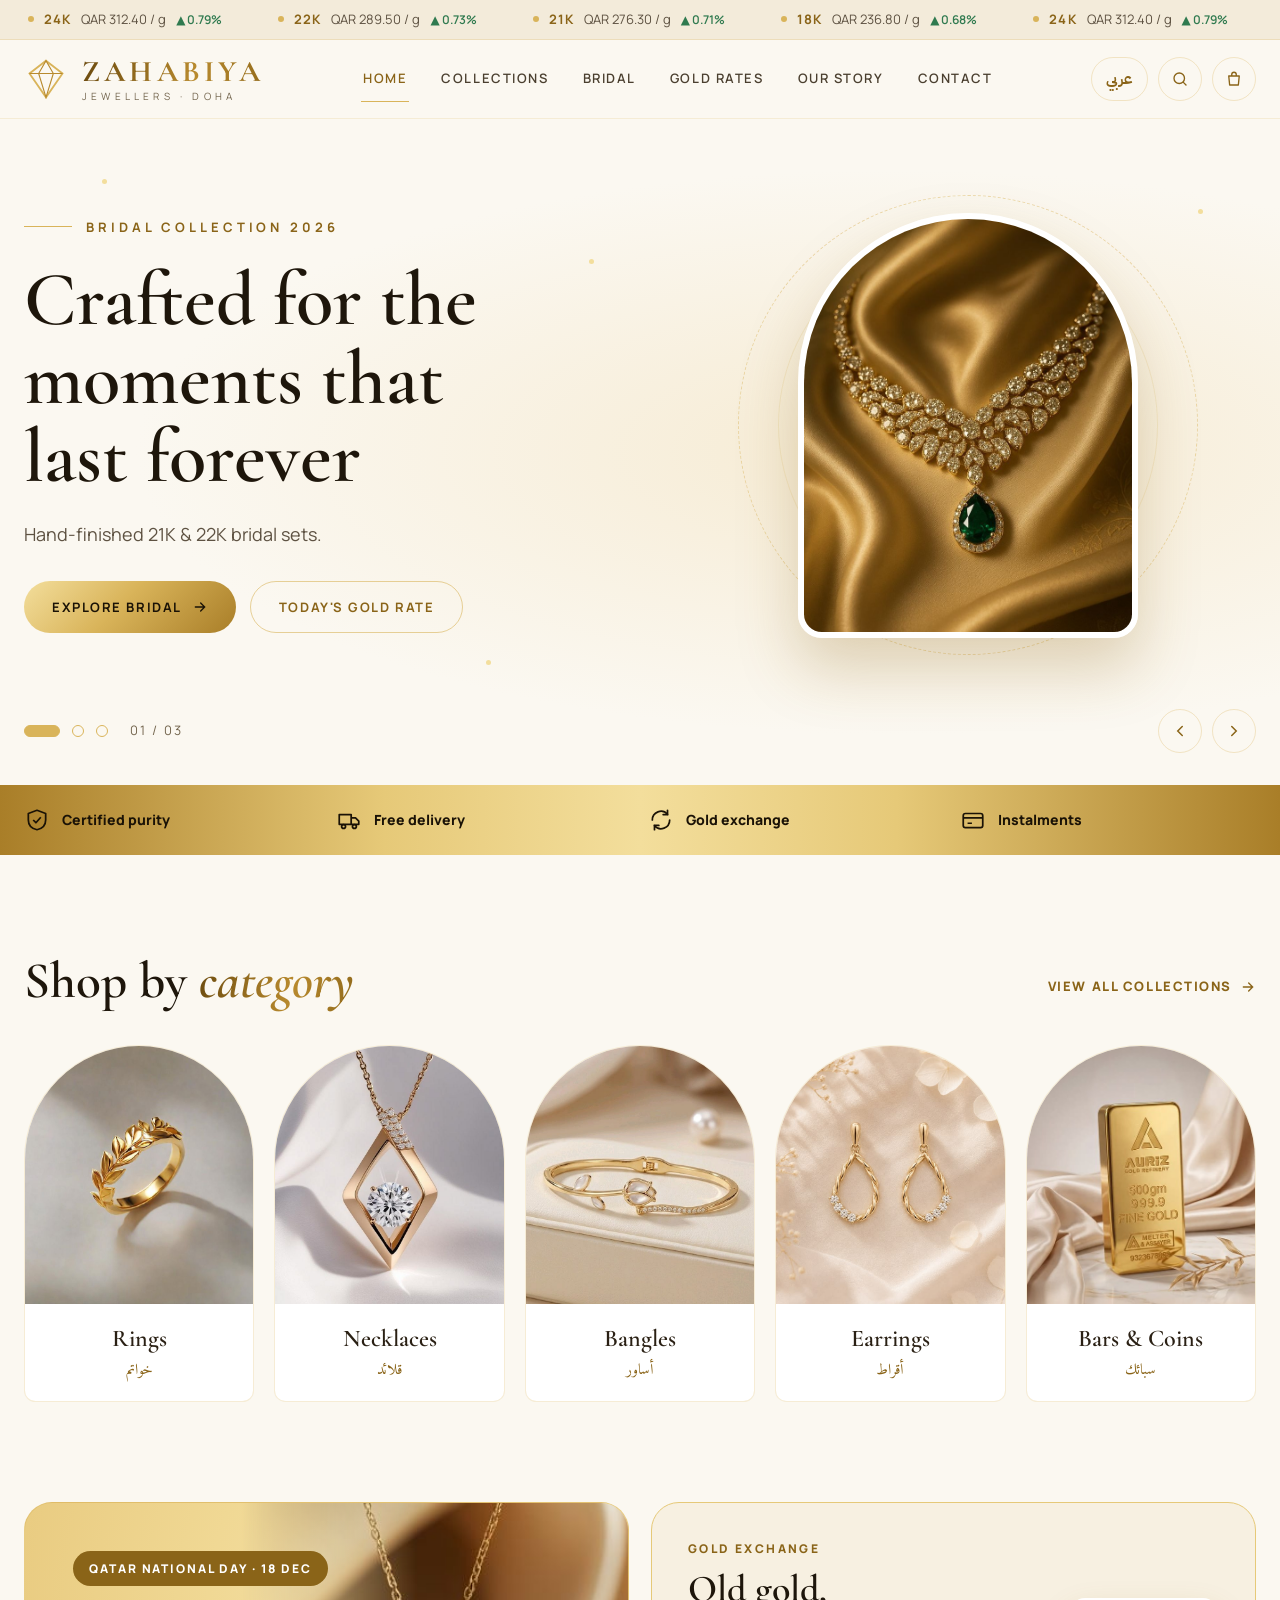
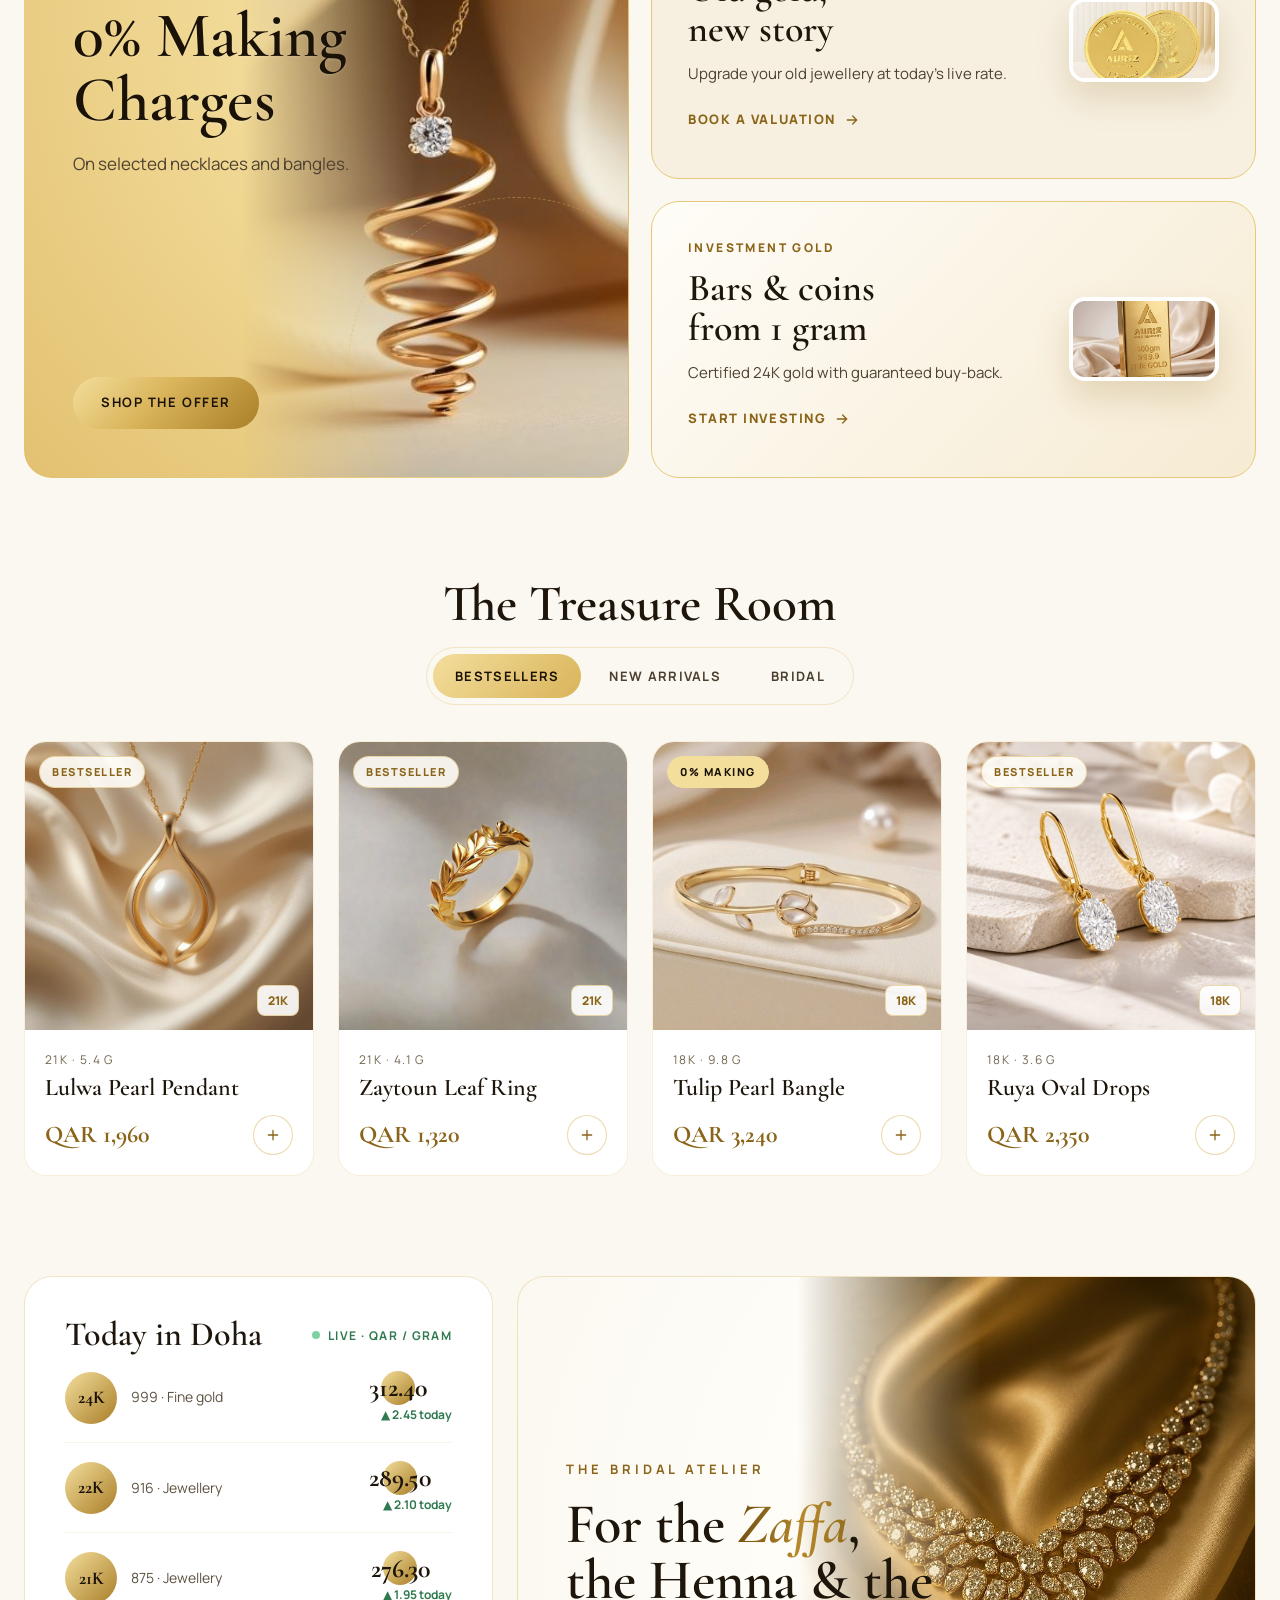
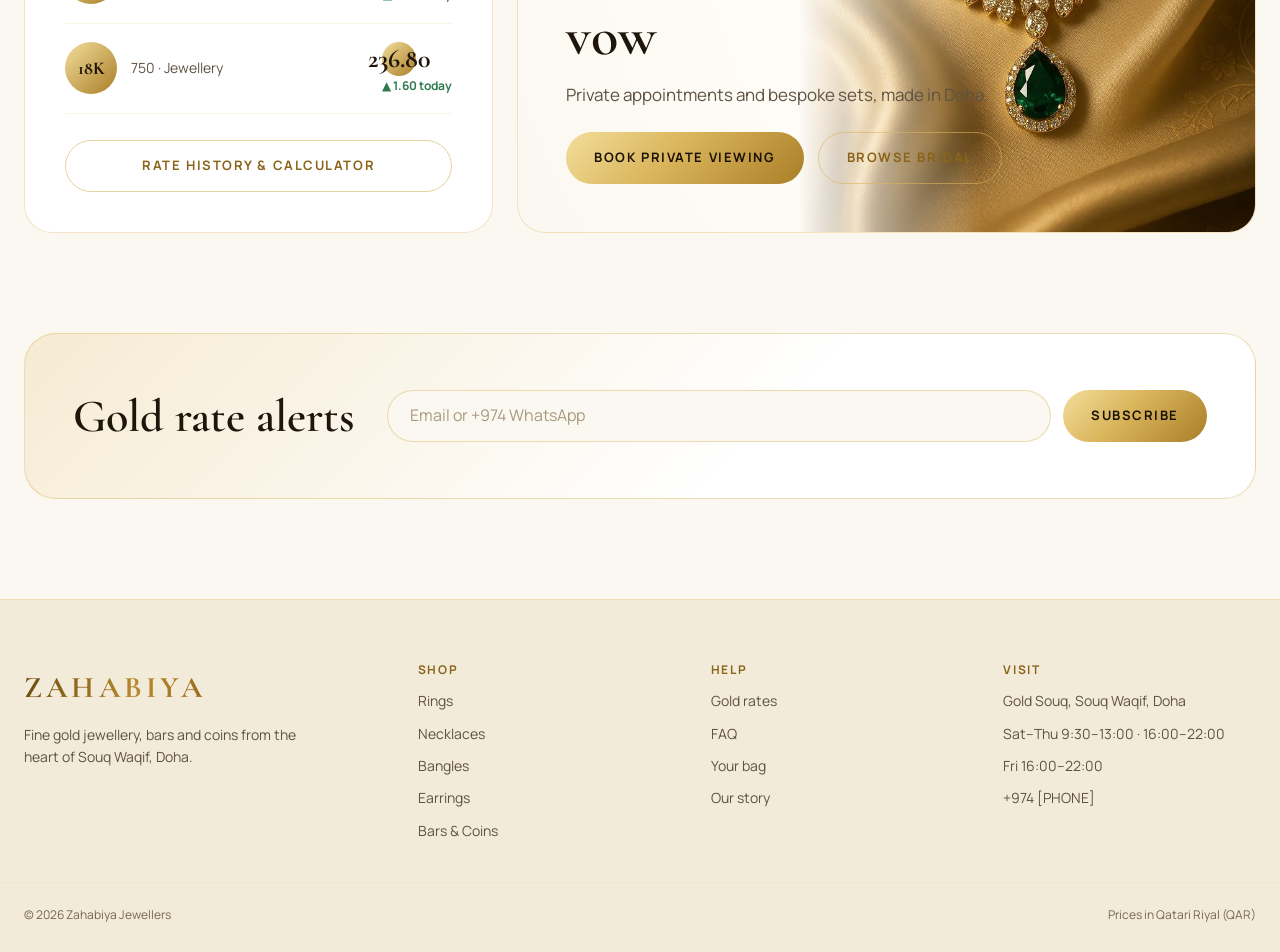
==== index.html @ 90f93852 "Add Zahabiya Jewellers gold shop website Static e-commerce front-end for a gold jewellery shop in Do" ====
<!doctype html>
<html lang="en">
<head>
  <meta charset="utf-8">
  <meta name="viewport" content="width=device-width, initial-scale=1">
  <script>/* set language & direction before first paint */try{var l=new URLSearchParams(location.search).get('lang')||localStorage.getItem('zahabiya-lang');if(l==='ar'){document.documentElement.lang='ar';document.documentElement.dir='rtl'}}catch(e){}</script>
  <title>Zahabiya Jewellers — Fine Gold in Doha, Qatar</title>
  <meta name="description" content="Fine gold jewellery, bridal sets, bars and coins from Souq Waqif, Doha. Prices follow the live Qatar gold rate.">
  <link rel="icon" href="images/favicon.svg" type="image/svg+xml">
  <link rel="preconnect" href="https://fonts.googleapis.com">
  <link rel="preconnect" href="https://fonts.gstatic.com" crossorigin>
  <link href="https://fonts.googleapis.com/css2?family=Amiri:wght@400;700&family=Cormorant+Garamond:ital,wght@0,500;0,600;0,700;1,500&family=Manrope:wght@400;500;600;700;800&family=IBM+Plex+Sans+Arabic:wght@400;500;600;700&display=swap" rel="stylesheet">
  <link rel="stylesheet" href="css/styles.css">
</head>
<body>

<div class="ticker" aria-label="Today's gold rates">
  <div class="ticker-track" data-ticker></div>
</div>

<header class="site-header">
  <div class="container header-inner">
    <a class="logo" href="index.html" aria-label="Zahabiya Jewellers — home">
      <svg class="logo-mark" viewBox="0 0 48 48" fill="none" aria-hidden="true"><path d="M24 4 L42 18 L24 44 L6 18 Z" stroke="#D9B45A" stroke-width="2"/><path d="M6 18 H42 M16 18 L24 44 L32 18 M16 18 L24 4 L32 18" stroke="#B88A2E" stroke-width="1.2"/></svg>
      <span class="logo-text"><span class="logo-word shine">ZAHABIYA</span><span class="logo-sub">Jewellers · Doha</span></span>
    </a>
    <nav class="main-nav" aria-label="Main">
      <a href="index.html" aria-current="page">Home</a>
      <a href="shop.html">Collections</a>
      <a href="shop.html?tag=bridal">Bridal</a>
      <a href="gold-rates.html">Gold Rates</a>
      <a href="about.html">Our Story</a>
      <a href="contact.html">Contact</a>
    </nav>
    <div class="header-actions">
      <button class="lang-btn" type="button" data-lang-toggle lang="ar">عربي</button>
      <a class="icon-btn" href="shop.html#search" aria-label="Search the collection"><svg width="18" height="18" viewBox="0 0 24 24" fill="none" stroke="currentColor" stroke-width="1.8" stroke-linecap="round" aria-hidden="true"><circle cx="11" cy="11" r="7"/><path d="M20 20l-3.5-3.5"/></svg></a>
      <a class="icon-btn" href="cart.html" aria-label="Shopping bag"><svg width="18" height="18" viewBox="0 0 24 24" fill="none" stroke="currentColor" stroke-width="1.8" stroke-linejoin="round" aria-hidden="true"><path d="M5 8h14l-1.2 12H6.2z"/><path d="M9 8V6a3 3 0 0 1 6 0v2"/></svg><span class="cart-count" data-cart-count hidden>0</span></a>
    </div>
  </div>
</header>

<main>
  <!-- Hero carousel -->
  <section class="hero" aria-roledescription="carousel" aria-label="Featured collections" data-carousel>
    <span class="sparkle" style="top:60px;left:8%"></span>
    <span class="sparkle" style="top:140px;left:46%;animation-delay:.8s"></span>
    <span class="sparkle" style="bottom:120px;left:38%;animation-delay:1.4s"></span>
    <span class="sparkle" style="top:90px;right:6%;animation-delay:2s"></span>

    <div class="hero-slide is-active" role="group" aria-roledescription="slide" aria-label="1 of 3">
      <div class="container hero-inner">
        <div class="hero-copy">
          <span class="eyebrow eyebrow--line">Bridal Collection 2026</span>
          <h1 class="hero-title" data-i18n="home.slide1">Crafted for the<br>moments that<br>last forever</h1>
          <p class="hero-sub">Hand-finished 21K &amp; 22K bridal sets.</p>
          <div class="hero-actions">
            <a class="btn btn-gold" href="shop.html?tag=bridal">Explore Bridal <svg class="i-arrow" width="16" height="16" viewBox="0 0 24 24" fill="none" stroke="currentColor" stroke-width="2" stroke-linecap="round" aria-hidden="true"><path d="M5 12h14M13 6l6 6-6 6"/></svg></a>
            <a class="btn btn-ghost" href="gold-rates.html">Today's Gold Rate</a>
          </div>
        </div>
        <div class="hero-visual">
          <span class="orbit orbit--outer"></span><span class="orbit orbit--inner"></span><span class="glow"></span>
          <div class="hero-arch"><img src="images/al-arous-emerald-necklace.jpg" alt="Emerald and diamond bridal necklace on gold satin" width="736" height="1104"></div>
        </div>
      </div>
    </div>

    <div class="hero-slide" role="group" aria-roledescription="slide" aria-label="2 of 3">
      <div class="container hero-inner">
        <div class="hero-copy">
          <span class="eyebrow eyebrow--line">Everyday Luxe</span>
          <h2 class="hero-title" data-i18n="home.slide2">Gold that moves<br>with you</h2>
          <p class="hero-sub">Light 18K &amp; 21K pieces for every day.</p>
          <div class="hero-actions">
            <a class="btn btn-gold" href="shop.html">Shop Daily Wear <svg class="i-arrow" width="16" height="16" viewBox="0 0 24 24" fill="none" stroke="currentColor" stroke-width="2" stroke-linecap="round" aria-hidden="true"><path d="M5 12h14M13 6l6 6-6 6"/></svg></a>
            <a class="btn btn-ghost" href="gold-rates.html">Today's Gold Rate</a>
          </div>
        </div>
        <div class="hero-visual">
          <span class="orbit orbit--outer"></span><span class="orbit orbit--inner"></span><span class="glow"></span>
          <div class="hero-arch"><img src="images/tulip-pearl-bangle.jpg" alt="Gold tulip bangle with mother-of-pearl" width="704" height="1252" loading="lazy"></div>
        </div>
      </div>
    </div>

    <div class="hero-slide" role="group" aria-roledescription="slide" aria-label="3 of 3">
      <div class="container hero-inner">
        <div class="hero-copy">
          <span class="eyebrow eyebrow--line">Invest in Gold</span>
          <h2 class="hero-title" data-i18n="home.slide3">Bars &amp; coins,<br>999.9 fine</h2>
          <p class="hero-sub">Certified 24K gold with guaranteed buy-back.</p>
          <div class="hero-actions">
            <a class="btn btn-gold" href="shop.html?cat=bar">Shop Bars &amp; Coins <svg class="i-arrow" width="16" height="16" viewBox="0 0 24 24" fill="none" stroke="currentColor" stroke-width="2" stroke-linecap="round" aria-hidden="true"><path d="M5 12h14M13 6l6 6-6 6"/></svg></a>
            <a class="btn btn-ghost" href="gold-rates.html">Today's Gold Rate</a>
          </div>
        </div>
        <div class="hero-visual">
          <span class="orbit orbit--outer"></span><span class="orbit orbit--inner"></span><span class="glow"></span>
          <div class="hero-arch"><img src="images/gold-bar-500g.jpg" alt="500 g fine gold bar on cream satin" width="490" height="555" loading="lazy"></div>
        </div>
      </div>
    </div>

    <div class="container hero-controls">
      <div class="hero-dots">
        <button class="dot" type="button" aria-label="Show slide 1" aria-current="true"></button>
        <button class="dot" type="button" aria-label="Show slide 2"></button>
        <button class="dot" type="button" aria-label="Show slide 3"></button>
        <span class="hero-counter" data-counter>01 / 03</span>
      </div>
      <div class="hero-arrows">
        <button class="icon-btn" type="button" data-prev aria-label="Previous slide"><svg width="18" height="18" viewBox="0 0 24 24" fill="none" stroke="currentColor" stroke-width="2" stroke-linecap="round" aria-hidden="true"><path d="M15 6l-6 6 6 6"/></svg></button>
        <button class="icon-btn" type="button" data-next aria-label="Next slide"><svg width="18" height="18" viewBox="0 0 24 24" fill="none" stroke="currentColor" stroke-width="2" stroke-linecap="round" aria-hidden="true"><path d="M9 6l6 6-6 6"/></svg></button>
      </div>
    </div>
  </section>

  <!-- Trust strip -->
  <section class="trust" aria-label="Why shop with us">
    <div class="container trust-inner">
      <div class="trust-item"><svg width="26" height="26" viewBox="0 0 24 24" fill="none" stroke="currentColor" stroke-width="1.6" stroke-linejoin="round" aria-hidden="true"><path d="M12 3l8 3v6c0 5-3.5 8-8 9-4.5-1-8-4-8-9V6z"/><path d="M8.5 12l2.5 2.5 4.5-5"/></svg>Certified purity</div>
      <div class="trust-item"><svg width="26" height="26" viewBox="0 0 24 24" fill="none" stroke="currentColor" stroke-width="1.6" stroke-linejoin="round" aria-hidden="true"><path d="M3 7h11v9H3zM14 10h4l3 3v3h-7"/><circle cx="7" cy="18" r="1.8"/><circle cx="17" cy="18" r="1.8"/></svg>Free delivery</div>
      <div class="trust-item"><svg width="26" height="26" viewBox="0 0 24 24" fill="none" stroke="currentColor" stroke-width="1.6" stroke-linecap="round" aria-hidden="true"><path d="M4 12a8 8 0 0 1 14-5.3M20 12a8 8 0 0 1-14 5.3"/><path d="M18 3v4h-4M6 21v-4h4"/></svg>Gold exchange</div>
      <div class="trust-item"><svg width="26" height="26" viewBox="0 0 24 24" fill="none" stroke="currentColor" stroke-width="1.6" stroke-linejoin="round" aria-hidden="true"><rect x="3" y="6" width="18" height="13" rx="2"/><path d="M3 10h18M7 15h4"/></svg>Instalments</div>
    </div>
  </section>

  <!-- Categories -->
  <section class="section container reveal">
    <div class="section-head">
      <h2 class="section-title" data-i18n="home.catTitle">Shop by <span class="shine italic">category</span></h2>
      <a class="link-arrow" href="shop.html">View all collections <svg class="i-arrow" width="16" height="16" viewBox="0 0 24 24" fill="none" stroke="currentColor" stroke-width="2" stroke-linecap="round" aria-hidden="true"><path d="M5 12h14M13 6l6 6-6 6"/></svg></a>
    </div>
    <div class="cat-row">
      <a class="cat-card lift" href="shop.html?cat=ring"><div class="media"><img src="images/zaytoun-leaf-ring.jpg" alt="" loading="lazy"></div><div class="label"><div class="name">Rings</div><div class="name-ar" lang="ar">خواتم</div></div></a>
      <a class="cat-card lift" href="shop.html?cat=necklace"><div class="media"><img src="images/maas-kite-pendant.jpg" alt="" loading="lazy"></div><div class="label"><div class="name">Necklaces</div><div class="name-ar" lang="ar">قلائد</div></div></a>
      <a class="cat-card lift" href="shop.html?cat=bangle"><div class="media"><img src="images/tulip-pearl-bangle.jpg" alt="" loading="lazy"></div><div class="label"><div class="name">Bangles</div><div class="name-ar" lang="ar">أساور</div></div></a>
      <a class="cat-card lift" href="shop.html?cat=earring"><div class="media"><img src="images/jadila-twist-drops.jpg" alt="" loading="lazy"></div><div class="label"><div class="name">Earrings</div><div class="name-ar" lang="ar">أقراط</div></div></a>
      <a class="cat-card lift" href="shop.html?cat=bar"><div class="media"><img src="images/gold-bar-500g.jpg" alt="" loading="lazy"></div><div class="label"><div class="name">Bars &amp; Coins</div><div class="name-ar" lang="ar">سبائك</div></div></a>
    </div>
  </section>

  <!-- Offers -->
  <section class="section container reveal" aria-label="Offers">
    <div class="promo-grid">
      <div class="promo-feature">
        <img class="photo" src="images/lawlab-spiral-pendant.jpg" alt="" loading="lazy">
        <span class="orbit orbit--outer"></span>
        <div class="copy">
          <span class="promo-badge">QATAR NATIONAL DAY · 18 DEC</span>
          <h3 data-i18n="home.offerTitle">0% Making<br>Charges</h3>
          <p>On selected necklaces and bangles.</p>
        </div>
        <div class="actions">
          <a class="btn btn-gold" href="shop.html?offer=1">Shop the Offer</a>
        </div>
      </div>

      <div class="promo-card promo-card--ivory lift">
        <div class="copy">
          <span class="kicker">GOLD EXCHANGE</span>
          <h3 data-i18n="home.exchangeTitle">Old gold,<br>new story</h3>
          <p>Upgrade your old jewellery at today's live rate.</p>
          <a class="link-arrow" href="contact.html">Book a valuation <svg class="i-arrow" width="16" height="16" viewBox="0 0 24 24" fill="none" stroke="currentColor" stroke-width="2" stroke-linecap="round" aria-hidden="true"><path d="M5 12h14M13 6l6 6-6 6"/></svg></a>
        </div>
        <div class="thumb thumb--round"><img src="images/gold-coin-8g.jpg" alt="Fine gold coins" loading="lazy"></div>
      </div>

      <div class="promo-card promo-card--warm lift">
        <div class="copy">
          <span class="kicker">INVESTMENT GOLD</span>
          <h3 data-i18n="home.investTitle">Bars &amp; coins<br>from 1 gram</h3>
          <p>Certified 24K gold with guaranteed buy-back.</p>
          <a class="link-arrow" href="shop.html?cat=bar">Start investing <svg class="i-arrow" width="16" height="16" viewBox="0 0 24 24" fill="none" stroke="currentColor" stroke-width="2" stroke-linecap="round" aria-hidden="true"><path d="M5 12h14M13 6l6 6-6 6"/></svg></a>
        </div>
        <div class="thumb thumb--arch"><img src="images/gold-bar-500g.jpg" alt="24K fine gold bar" loading="lazy"></div>
      </div>
    </div>
  </section>

  <!-- Featured products -->
  <section class="section container reveal">
    <div class="section-head section-head--center">
      <h2 class="section-title">The Treasure Room</h2>
      <div class="tabs" role="tablist" aria-label="Featured products">
        <button class="tab" type="button" role="tab" aria-selected="true" aria-controls="featured" data-tab="bestseller">Bestsellers</button>
        <button class="tab" type="button" role="tab" aria-selected="false" aria-controls="featured" data-tab="new">New Arrivals</button>
        <button class="tab" type="button" role="tab" aria-selected="false" aria-controls="featured" data-tab="bridal">Bridal</button>
      </div>
    </div>
    <div class="product-grid" id="featured" role="tabpanel" data-featured></div>
  </section>

  <!-- Rates + bridal -->
  <section class="section container reveal">
    <div class="split">
      <div class="rates-panel">
        <header>
          <h3>Today in Doha</h3>
          <span class="live">LIVE · QAR / GRAM</span>
        </header>
        <div data-rates></div>
        <a class="btn btn-ghost btn-block" href="gold-rates.html" style="margin-top:26px">Rate history &amp; calculator</a>
      </div>
      <div class="bridal lift">
        <img class="photo" src="images/al-arous-emerald-necklace.jpg" alt="" loading="lazy">
        <div class="copy">
          <span class="eyebrow">The Bridal Atelier</span>
          <h3 data-i18n="home.bridalTitle">For the <span class="shine italic">Zaffa</span>,<br>the Henna &amp; the vow</h3>
          <p>Private appointments and bespoke sets, made in Doha.</p>
          <div class="hero-actions">
            <a class="btn btn-gold" href="contact.html">Book Private Viewing</a>
            <a class="btn btn-ghost" href="shop.html?tag=bridal">Browse Bridal</a>
          </div>
        </div>
      </div>
    </div>
  </section>

  <!-- Newsletter -->
  <section class="section container reveal">
    <div class="newsletter">
      <h2>Gold rate alerts</h2>
      <form data-newsletter novalidate>
        <label class="sr-only" for="nl">Email or WhatsApp number</label>
        <input id="nl" type="text" placeholder="Email or +974 WhatsApp" autocomplete="email">
        <button class="btn btn-gold" type="submit">Subscribe</button>
        <p class="form-note" hidden></p>
      </form>
    </div>
  </section>
</main>

<footer class="site-footer">
  <div class="container footer-grid">
    <div class="footer-brand">
      <span class="logo-word shine">ZAHABIYA</span>
      <p>Fine gold jewellery, bars and coins from the heart of Souq Waqif, Doha.</p>
    </div>
    <div>
      <h4>Shop</h4>
      <ul>
        <li><a href="shop.html?cat=ring">Rings</a></li>
        <li><a href="shop.html?cat=necklace">Necklaces</a></li>
        <li><a href="shop.html?cat=bangle">Bangles</a></li>
        <li><a href="shop.html?cat=earring">Earrings</a></li>
        <li><a href="shop.html?cat=bar">Bars &amp; Coins</a></li>
      </ul>
    </div>
    <div>
      <h4>Help</h4>
      <ul>
        <li><a href="gold-rates.html">Gold rates</a></li>
        <li><a href="contact.html#faq">FAQ</a></li>
        <li><a href="cart.html">Your bag</a></li>
        <li><a href="about.html">Our story</a></li>
      </ul>
    </div>
    <div>
      <h4>Visit</h4>
      <ul>
        <li data-site="address">Gold Souq, Souq Waqif, Doha</li>
        <li>Sat–Thu 9:30–13:00 · 16:00–22:00</li>
        <li>Fri 16:00–22:00</li>
        <li><a href="tel:+974" data-site-link="tel" data-site="phone">+974 [PHONE]</a></li>
      </ul>
    </div>
  </div>
  <div class="container footer-bottom">
    <span>© <span data-year>2026</span> Zahabiya Jewellers</span>
    <span>Prices in Qatari Riyal (QAR)</span>
  </div>
</footer>

<script src="js/data.js"></script>
<script src="js/i18n.js"></script>
<script src="js/app.js"></script>
<script src="js/home.js"></script>
</body>
</html>
---- css/styles.css ----
/* ==========================================================================
   Zahabiya Jewellers — site styles
   Off-white & gold theme. Fonts: Cormorant Garamond (display), Manrope (body),
   Amiri (Arabic).
   ========================================================================== */

:root {
  --bg: #FBF8F1;
  --surface: #FFFFFF;
  --surface-warm: #F6EBD3;
  --champagne: #F3EBDA;
  --ivory: #FFFAF0;

  --ink: #2A2014;
  --ink-strong: #1E160B;
  --muted: #5E5242;
  --subtle: #74664F;
  --faint: #A99A7E;

  --gold: #D9B45A;
  --gold-light: #F3DE9C;
  --gold-mid: #B88A2E;
  --gold-deep: #8A6418;
  --gold-darker: #5C420C;
  --gold-ink: #1A1206;

  --green: #2F7A4F;
  --green-soft: rgba(127, 209, 161, .14);

  --line: rgba(217, 180, 90, .25);
  --line-strong: rgba(217, 180, 90, .45);

  --grad-gold: linear-gradient(135deg, #F3DE9C, #D9B45A 45%, #A97E28);
  --grad-band: linear-gradient(90deg, #A97E28, #E6C978 30%, #F3DE9C 50%, #E6C978 70%, #A97E28);
  --shadow-card: 0 24px 50px rgba(138, 100, 24, .16);

  --font-display: 'Cormorant Garamond', Georgia, serif;
  --font-body: 'Manrope', system-ui, sans-serif;
  --font-ar: 'Amiri', serif;

  --radius: 24px;
  --gutter: 24px;
}

/* ---------- Base ---------- */
*, *::before, *::after { box-sizing: border-box; }
html { scroll-behavior: smooth; }
body {
  margin: 0;
  background: var(--bg);
  color: var(--ink);
  font-family: var(--font-body);
  font-size: 16px;
  line-height: 1.6;
  overflow-x: hidden;
  -webkit-font-smoothing: antialiased;
}
img { max-width: 100%; display: block; }
a { color: var(--gold-deep); text-decoration: none; }
a:hover { color: var(--gold-darker); }
button, input, select, textarea { font: inherit; color: inherit; }
h1, h2, h3, h4 { margin: 0; font-family: var(--font-display); font-weight: 600; line-height: 1.05; color: var(--ink-strong); }
p { margin: 0; }
:focus-visible { outline: 2px solid var(--gold-deep); outline-offset: 2px; }
.sr-only { position: absolute; width: 1px; height: 1px; overflow: hidden; clip: rect(0 0 0 0); white-space: nowrap; }
[hidden] { display: none !important; }

.container { width: 100%; max-width: 1280px; margin: 0 auto; padding: 0 var(--gutter); }
.serif { font-family: var(--font-display); }
.ar { font-family: var(--font-ar); }
.shine {
  background: linear-gradient(100deg, #6B4A0E 0%, #B88A2E 25%, #8A6418 45%, #D4A84A 55%, #6B4A0E 75%, #A97E28 100%);
  background-size: 250% auto;
  -webkit-background-clip: text; background-clip: text; color: transparent;
  animation: shine 6s linear infinite;
}
.italic { font-style: italic; }

.eyebrow {
  display: inline-flex; align-items: center; gap: 14px;
  color: var(--gold-deep); font-size: 13px; font-weight: 700;
  letter-spacing: .3em; text-transform: uppercase;
}
.eyebrow--line::before { content: ""; width: 48px; height: 1px; background: var(--gold); }

.section { padding-top: clamp(48px, 8vw, 100px); }
.section-head { display: flex; flex-wrap: wrap; justify-content: space-between; align-items: flex-end; gap: 16px 24px; margin-bottom: 36px; }
.section-head--center { flex-direction: column; align-items: center; text-align: center; }
.section-title { font-size: clamp(34px, 4vw, 56px); }

/* ---------- Buttons & links ---------- */
.btn {
  display: inline-flex; align-items: center; justify-content: center; gap: 10px;
  min-height: 52px; padding: 0 28px; border-radius: 999px; border: 0;
  font-weight: 700; font-size: 13px; letter-spacing: .12em; text-transform: uppercase;
  cursor: pointer; text-decoration: none;
  transition: transform .25s, box-shadow .25s, background .25s, color .25s;
}
.btn-gold { background: var(--grad-gold); color: var(--gold-ink); }
.btn-gold:hover { color: var(--gold-ink); transform: translateY(-2px); box-shadow: 0 14px 34px rgba(217, 180, 90, .35); }
.btn-ghost { background: transparent; color: var(--gold-deep); border: 1px solid rgba(217, 180, 90, .6); }
.btn-ghost:hover { background: rgba(217, 180, 90, .12); color: var(--gold-darker); }
.btn-dark { background: var(--gold-ink); color: var(--gold-light); }
.btn-dark:hover { color: #FFF4CC; transform: translateY(-2px); }
.btn-block { width: 100%; }
.btn svg { flex-shrink: 0; }

.link-arrow {
  display: inline-flex; align-items: center; gap: 8px; min-height: 44px;
  font-size: 13px; font-weight: 800; letter-spacing: .12em; text-transform: uppercase;
}
.link-arrow svg { transition: transform .25s; }
.link-arrow:hover svg { transform: translateX(4px); }

.icon-btn {
  position: relative; width: 44px; height: 44px; flex-shrink: 0;
  display: inline-flex; align-items: center; justify-content: center;
  border-radius: 999px; border: 1px solid rgba(217, 180, 90, .3);
  background: transparent; color: var(--gold-deep); cursor: pointer;
  transition: background .2s;
}
.icon-btn:hover { background: rgba(217, 180, 90, .14); color: var(--gold-darker); }

/* ---------- Ticker ---------- */
.ticker { height: 40px; display: flex; align-items: center; overflow: hidden; background: var(--champagne); border-bottom: 1px solid var(--line); }
.ticker-track { display: flex; width: max-content; animation: marquee 38s linear infinite; }
.ticker:hover .ticker-track { animation-play-state: paused; }
.ticker-item { display: flex; align-items: center; gap: 10px; padding: 0 28px; font-size: 13px; white-space: nowrap; color: var(--muted); }
.ticker-item::before { content: ""; width: 6px; height: 6px; border-radius: 99px; background: var(--gold); }
.ticker-item strong { color: var(--gold-deep); letter-spacing: .08em; }
.ticker-item .up { color: var(--green); font-weight: 600; }

/* ---------- Header ---------- */
.site-header { position: sticky; top: 0; z-index: 50; background: rgba(251, 248, 241, .94); backdrop-filter: blur(10px); border-bottom: 1px solid rgba(217, 180, 90, .18); }
.header-inner { display: flex; flex-wrap: wrap; align-items: center; justify-content: space-between; gap: 12px 32px; padding-top: 16px; padding-bottom: 16px; }
.logo { display: flex; align-items: center; gap: 14px; }
.logo-mark { width: 44px; height: 44px; flex-shrink: 0; }
.logo-text { display: flex; flex-direction: column; line-height: 1; }
.logo-word { font-family: var(--font-display); font-size: 30px; font-weight: 700; letter-spacing: .14em; }
.logo-sub { margin-top: 4px; font-size: 10px; letter-spacing: .42em; color: var(--subtle); text-transform: uppercase; }
.main-nav { display: flex; flex-wrap: wrap; gap: 8px 30px; scrollbar-width: none; }
.main-nav::-webkit-scrollbar { display: none; }
.main-nav a {
  padding: 12px 2px; border-bottom: 1px solid transparent;
  color: #4A3F2F; font-size: 13px; font-weight: 600; letter-spacing: .12em; text-transform: uppercase;
  transition: color .2s, border-color .2s;
}
.main-nav a:hover, .main-nav a[aria-current="page"] { color: var(--gold-deep); border-color: var(--gold); }
.header-actions { display: flex; align-items: center; gap: 10px; }
.cart-count {
  position: absolute; top: -4px; inset-inline-end: -4px; min-width: 20px; height: 20px; padding: 0 5px;
  display: flex; align-items: center; justify-content: center;
  border-radius: 99px; background: var(--gold); color: var(--gold-ink);
  font-size: 11px; font-weight: 800;
}
.cart-count.bump { animation: bump .4s ease; }

/* ---------- Hero carousel ---------- */
.hero { position: relative; overflow: hidden; background: radial-gradient(ellipse at 70% 50%, var(--surface-warm) 0%, var(--bg) 60%); }
.hero-slide { display: none; }
.hero-slide.is-active { display: block; }
.hero-inner { display: flex; flex-wrap: wrap; align-items: center; gap: 40px; min-height: 640px; padding-top: 56px; padding-bottom: 110px; }
.hero-copy { flex: 1 1 min(460px, 100%); min-width: 0; display: flex; flex-direction: column; gap: 24px; }
.hero-title { font-size: clamp(44px, 6vw, 82px); line-height: 1.02; white-space: pre-line; }
.hero-sub { max-width: 520px; font-size: 18px; color: var(--muted); }
.hero-actions { display: flex; flex-wrap: wrap; gap: 14px; margin-top: 8px; }
.hero-slide.is-active .hero-copy > * { animation: fadeUp .9s cubic-bezier(.2, .7, .2, 1) both; }
.hero-slide.is-active .hero-copy > *:nth-child(2) { animation-delay: .15s; }
.hero-slide.is-active .hero-copy > *:nth-child(3) { animation-delay: .3s; }
.hero-slide.is-active .hero-copy > *:nth-child(4) { animation-delay: .45s; }
.hero-visual { flex: 1 1 min(420px, 100%); min-width: 0; height: 500px; position: relative; display: flex; align-items: center; justify-content: center; }
.hero-slide.is-active .hero-visual { animation: zoomIn 1.1s ease both; }
.orbit { position: absolute; aspect-ratio: 1; border-radius: 999px; }
.orbit--outer { width: 460px; max-width: 92%; border: 1px dashed rgba(217, 180, 90, .45); animation: spin 50s linear infinite; }
.orbit--inner { width: 380px; max-width: 78%; border: 1px solid rgba(217, 180, 90, .18); border-top-color: var(--gold-light); animation: spin 70s linear infinite reverse; }
.glow { position: absolute; width: 300px; max-width: 62%; aspect-ratio: 1; border-radius: 999px; background: radial-gradient(circle, rgba(243, 222, 156, .35) 0%, rgba(217, 180, 90, .06) 55%, transparent 70%); }
.hero-arch {
  position: relative; width: 340px; max-width: 72%; aspect-ratio: 4 / 5; overflow: hidden;
  border-radius: 200px 200px 28px 28px; border: 6px solid #fff;
  box-shadow: 0 30px 60px rgba(138, 100, 24, .25);
  animation: floatY 5s ease-in-out infinite;
}
.hero-arch img { width: 100%; height: 100%; object-fit: cover; }
.sparkle { position: absolute; width: 5px; height: 5px; border-radius: 99px; background: var(--gold-light); animation: twinkle 2.6s ease-in-out infinite; }
.hero-controls { position: absolute; left: 0; right: 0; bottom: 32px; display: flex; align-items: center; justify-content: space-between; gap: 16px; }
.hero-dots { display: flex; align-items: center; gap: 12px; }
.dot { width: 12px; height: 12px; padding: 0; border-radius: 99px; border: 1px solid var(--gold); background: transparent; cursor: pointer; transition: width .3s, background .3s; }
.dot[aria-current="true"] { width: 36px; background: var(--gold); }
.hero-counter { margin-left: 10px; font-size: 13px; letter-spacing: .15em; color: var(--subtle); }
.hero-arrows { display: flex; gap: 10px; }

/* ---------- Trust strip ---------- */
.trust { background: var(--grad-band); color: var(--gold-ink); }
.trust-inner { display: grid; grid-template-columns: repeat(4, minmax(0, 1fr)); gap: 16px; padding-top: 22px; padding-bottom: 22px; }
.trust-item { display: flex; align-items: center; gap: 12px; font-size: 14px; font-weight: 800; }

/* ---------- Category tiles ---------- */
.cat-row { display: grid; grid-template-columns: repeat(5, minmax(0, 1fr)); gap: 20px; }
.cat-card { display: flex; flex-direction: column; overflow: hidden; border-radius: 200px 200px 20px 20px; border: 1px solid var(--line); background: var(--surface); color: var(--ink); }
.cat-card .media { aspect-ratio: 3 / 3.4; overflow: hidden; }
.cat-card .media img { width: 100%; height: 100%; object-fit: cover; transition: transform .6s ease; }
.cat-card .label { padding: 16px 12px 18px; text-align: center; }
.cat-card .name { font-family: var(--font-display); font-size: 24px; font-weight: 600; }
.cat-card .name-ar { font-family: var(--font-ar); font-size: 15px; color: var(--gold-deep); }

/* Hover lift shared by cards */
.lift { transition: transform .35s ease, box-shadow .35s ease, border-color .35s; }
.lift:hover { transform: translateY(-6px); box-shadow: var(--shadow-card); border-color: rgba(217, 180, 90, .65); }
.lift:hover .media img { transform: scale(1.06); }

/* ---------- Promotions ---------- */
.promo-grid { display: grid; grid-template-columns: repeat(2, minmax(0, 1fr)); gap: 22px; }
.promo-feature {
  grid-row: span 2; position: relative; overflow: hidden; min-height: 560px;
  display: flex; flex-direction: column; justify-content: space-between;
  padding: clamp(26px, 5vw, 48px); border-radius: 28px; border: 1px solid var(--line-strong);
  background: radial-gradient(circle at 80% 20%, #F8E7B8 0%, #F0D894 45%, #E3C171 100%);
}
.promo-feature .photo { position: absolute; right: 0; top: 0; width: 64%; height: 100%; object-fit: cover; -webkit-mask-image: linear-gradient(to right, transparent 0%, #000 45%); mask-image: linear-gradient(to right, transparent 0%, #000 45%); }
.promo-feature .orbit--outer { inset-inline-end: -60px; bottom: -60px; width: 340px; }
.promo-feature .copy, .promo-feature .actions { position: relative; display: flex; flex-direction: column; gap: 18px; }
.promo-feature .actions { flex-direction: row; flex-wrap: wrap; align-items: center; }
.promo-badge { align-self: flex-start; padding: 8px 16px; border-radius: 999px; background: var(--gold-deep); color: #fff; font-size: 12px; font-weight: 800; letter-spacing: .16em; animation: pulse 2.2s ease-in-out infinite; }
.promo-feature h3 { font-size: clamp(44px, 5vw, 72px); line-height: 1; color: var(--gold-ink); text-shadow: 0 1px 3px rgba(255, 255, 255, .2); }
.promo-feature p { max-width: 380px; font-size: 17px; color: #4D4130; }
.promo-card {
  display: flex; flex-wrap: wrap; align-items: center; justify-content: space-between; gap: 20px;
  min-height: 268px; padding: clamp(24px, 4vw, 36px); border-radius: 28px; border: 1px solid #E6C978;
}
.promo-card--ivory { background: #F7F0E1; }
.promo-card--warm { background: linear-gradient(135deg, #FFFDF8, var(--surface-warm)); }
.promo-card .copy { flex: 1 1 220px; display: flex; flex-direction: column; gap: 12px; }
.promo-card .kicker { font-size: 12px; font-weight: 800; letter-spacing: .2em; color: var(--gold-deep); }
.promo-card h3 { font-size: 38px; }
.promo-card p { font-size: 15px; color: #4D4130; }
.promo-card .thumb { width: 150px; flex-shrink: 0; overflow: hidden; border: 4px solid #fff; box-shadow: 0 16px 34px rgba(138, 100, 24, .2); animation: floatY 5s ease-in-out infinite; }
.promo-card .thumb img { width: 100%; height: 100%; object-fit: cover; }
.thumb--round { aspect-ratio: 1; border-radius: 999px; }
.thumb--arch { aspect-ratio: 4 / 5; border-radius: 80px 80px 18px 18px; animation-delay: 1s !important; }

/* ---------- Tabs ---------- */
.tabs { display: inline-flex; flex-wrap: wrap; justify-content: center; gap: 6px; padding: 6px; border-radius: 999px; border: 1px solid rgba(217, 180, 90, .3); }
.tab { min-height: 44px; padding: 0 22px; border: 0; border-radius: 999px; background: transparent; color: #4A3F2F; font-size: 13px; font-weight: 700; letter-spacing: .1em; text-transform: uppercase; cursor: pointer; }
.tab[aria-selected="true"] { background: linear-gradient(135deg, #F3DE9C, #D9B45A); color: var(--gold-ink); }

/* ---------- Product cards ---------- */
.product-grid { display: grid; grid-template-columns: repeat(auto-fill, minmax(240px, 1fr)); gap: 24px; }
.product-card { position: relative; display: flex; flex-direction: column; overflow: hidden; border-radius: 22px; border: 1px solid rgba(217, 180, 90, .22); background: var(--surface); color: var(--ink); animation: fadeUp .7s cubic-bezier(.2, .7, .2, 1) both; }
.product-card .media { position: relative; display: block; aspect-ratio: 1; overflow: hidden; background: var(--champagne); }
.product-card .media img { width: 100%; height: 100%; object-fit: cover; transition: transform .6s ease; }
.badge { position: absolute; top: 14px; inset-inline-start: 14px; z-index: 1; padding: 6px 12px; border-radius: 999px; background: rgba(255, 253, 248, .9); border: 1px solid rgba(217, 180, 90, .5); color: var(--gold-deep); font-size: 11px; font-weight: 800; letter-spacing: .14em; text-transform: uppercase; }
.badge--solid { background: var(--gold-light); border-color: var(--gold-light); color: var(--gold-ink); }
.karat-tag { position: absolute; inset-inline-end: 14px; bottom: 14px; padding: 5px 10px; border-radius: 8px; border: 1px solid rgba(217, 180, 90, .5); background: rgba(255, 255, 255, .9); color: var(--gold-deep); font-size: 12px; font-weight: 800; }
.product-card .info { display: flex; flex-direction: column; gap: 4px; padding: clamp(14px, 3vw, 20px); }
.product-card .meta { font-size: 12px; letter-spacing: .12em; text-transform: uppercase; color: var(--subtle); }
.product-card .name { font-family: var(--font-display); font-size: clamp(19px, 4.6vw, 24px); font-weight: 600; line-height: 1.15; color: var(--ink-strong); }
.product-card .name::after { content: ""; position: absolute; inset: 0; } /* whole card clickable */
.product-card .row { display: flex; align-items: center; justify-content: space-between; gap: 8px; margin-top: 10px; }
.product-card .price { font-family: var(--font-display); font-size: clamp(19px, 4.6vw, 24px); font-weight: 700; color: var(--gold-deep); white-space: nowrap; }
.add-btn { position: relative; z-index: 2; width: 40px; height: 40px; flex-shrink: 0; display: inline-flex; align-items: center; justify-content: center; border-radius: 99px; border: 1px solid rgba(217, 180, 90, .5); background: #fff; color: var(--gold-deep); cursor: pointer; transition: background .2s, transform .2s; }
.add-btn:hover { background: var(--gold-light); transform: scale(1.06); }

/* ---------- Rates panel & bridal (home) ---------- */
.split { display: flex; flex-wrap: wrap; gap: 24px; }
.rates-panel { flex: 1 1 min(380px, 100%); min-width: 0; padding: clamp(24px, 4vw, 40px); border-radius: 28px; background: var(--surface); border: 1px solid rgba(217, 180, 90, .35); }
.rates-panel header { display: flex; flex-wrap: wrap; justify-content: space-between; align-items: center; gap: 12px; }
.rates-panel h3 { font-size: 34px; }
.live { display: inline-flex; align-items: center; gap: 8px; font-size: 12px; font-weight: 700; letter-spacing: .12em; color: var(--green); }
.live::before { content: ""; width: 8px; height: 8px; border-radius: 99px; background: #7FD1A1; animation: pulseGreen 2.2s ease-in-out infinite; }
.rate-row { display: flex; justify-content: space-between; align-items: center; padding: 18px 0; border-bottom: 1px solid rgba(217, 180, 90, .15); }
.rate-row .who { display: flex; align-items: center; gap: 14px; color: var(--muted); font-size: 14px; }
.karat-coin { width: 52px; height: 52px; flex-shrink: 0; display: flex; align-items: center; justify-content: center; border-radius: 99px; background: linear-gradient(135deg, #F3DE9C, #A97E28); color: var(--gold-ink); font-family: var(--font-display); font-size: 18px; font-weight: 700; }
.rate-row .val { text-align: right; }
.rate-row .num { font-family: var(--font-display); font-size: 26px; font-weight: 700; color: var(--ink-strong); }
.up { color: var(--green); font-size: 12px; font-weight: 700; }

.bridal {
  flex: 2 1 min(560px, 100%); min-width: 0; position: relative; overflow: hidden; min-height: 520px;
  display: flex; align-items: flex-end; border-radius: 28px; border: 1px solid rgba(217, 180, 90, .35);
  background: radial-gradient(circle at 75% 45%, #EFDBA8 0%, #FFFDF8 45%, var(--bg) 100%);
}
.bridal .photo { position: absolute; right: 0; top: 0; width: 62%; height: 100%; object-fit: cover; -webkit-mask-image: linear-gradient(to right, transparent 0%, #000 40%); mask-image: linear-gradient(to right, transparent 0%, #000 40%); }
.bridal .copy { position: relative; display: flex; flex-direction: column; gap: 16px; max-width: 560px; padding: clamp(26px, 5vw, 48px); }
.bridal h3 { font-size: clamp(40px, 4.4vw, 64px); line-height: 1; }
.bridal p { font-size: 17px; color: var(--muted); }

/* ---------- Newsletter ---------- */
.newsletter { display: flex; flex-wrap: wrap; align-items: center; justify-content: space-between; gap: 24px 32px; padding: clamp(28px, 6vw, 56px) clamp(22px, 5vw, 48px); border-radius: 32px; border: 1px solid var(--line-strong); background: linear-gradient(135deg, var(--surface-warm), #fff 60%); }
.newsletter h2 { font-size: clamp(32px, 3.6vw, 48px); }
.newsletter form { flex: 1 1 min(420px, 100%); display: flex; flex-wrap: wrap; gap: 12px; }
.newsletter input { flex: 1 1 240px; min-height: 52px; padding: 0 22px; border-radius: 999px; border: 1px solid var(--line-strong); background: var(--bg); }
.form-note { flex-basis: 100%; font-size: 14px; color: var(--green); font-weight: 600; }

/* ---------- Footer ---------- */
.site-footer { margin-top: clamp(48px, 8vw, 100px); background: var(--champagne); border-top: 1px solid var(--line); }
.footer-grid { display: grid; grid-template-columns: 1.4fr repeat(3, minmax(0, 1fr)); gap: 40px; padding-top: 64px; padding-bottom: 40px; }
.footer-grid h4 { margin-bottom: 14px; font-family: var(--font-body); font-size: 12px; font-weight: 700; letter-spacing: .14em; color: var(--gold-deep); text-transform: uppercase; }
.footer-grid ul { list-style: none; margin: 0; padding: 0; display: flex; flex-direction: column; gap: 10px; font-size: 14px; }
.footer-grid li, .footer-grid ul a { color: var(--muted); }
.footer-grid ul a:hover { color: var(--gold-deep); }
.footer-brand p { margin-top: 12px; max-width: 280px; font-size: 14px; color: var(--muted); }
.footer-bottom { display: flex; flex-wrap: wrap; justify-content: space-between; gap: 12px; padding-top: 22px; padding-bottom: 28px; border-top: 1px solid rgba(217, 180, 90, .12); font-size: 12px; color: var(--subtle); }

/* ---------- Page banner & breadcrumb ---------- */
.page-banner { background: radial-gradient(ellipse at 80% 50%, #F3E3BC 0%, var(--bg) 60%); border-bottom: 1px solid rgba(217, 180, 90, .2); }
.page-banner .container { display: flex; flex-wrap: wrap; align-items: center; justify-content: space-between; gap: 24px; padding-top: clamp(32px, 6vw, 56px); padding-bottom: clamp(32px, 6vw, 56px); }
.page-banner h1 { font-size: clamp(44px, 5vw, 72px); line-height: 1; }
.banner-arch { width: 220px; aspect-ratio: 4 / 5; flex-shrink: 0; overflow: hidden; border-radius: 120px 120px 22px 22px; border: 5px solid #fff; box-shadow: 0 24px 50px rgba(138, 100, 24, .22); animation: floatY 5s ease-in-out infinite; }
.banner-arch img { width: 100%; height: 100%; object-fit: cover; }
.breadcrumb { display: flex; flex-wrap: wrap; gap: 6px; margin-bottom: 14px; font-size: 13px; letter-spacing: .06em; color: var(--subtle); }
.breadcrumb a { color: var(--subtle); }
.breadcrumb span[aria-current] { color: var(--gold-deep); }
.page-hero { padding-top: clamp(48px, 8vw, 100px); padding-bottom: clamp(32px, 5vw, 50px); text-align: center; background: radial-gradient(ellipse at 50% 0%, #F3E3BC 0%, var(--bg) 60%); }
.page-hero .container { display: flex; flex-direction: column; align-items: center; gap: 16px; }
.page-hero h1 { font-size: clamp(44px, 5.6vw, 84px); line-height: 1; }
.page-hero p { max-width: 600px; font-size: 18px; color: var(--muted); }

/* ---------- Shop ---------- */
.shop-layout { display: flex; flex-wrap: wrap; gap: 36px; align-items: flex-start; padding-top: 48px; }
.filters { flex: 1 1 260px; max-width: 100%; display: flex; flex-direction: column; gap: 28px; padding: 28px; border-radius: 22px; background: var(--surface); border: 1px solid rgba(217, 180, 90, .22); }
.filters-head { display: flex; justify-content: space-between; align-items: center; }
.filters-head h2 { font-size: 26px; }
.text-btn { min-height: 44px; padding: 0; border: 0; background: none; color: var(--gold-deep); font-size: 13px; font-weight: 700; letter-spacing: .1em; text-transform: uppercase; cursor: pointer; }
.filter-group { display: flex; flex-direction: column; gap: 8px; }
.filter-label { font-size: 12px; font-weight: 800; letter-spacing: .18em; color: var(--subtle); text-transform: uppercase; }
.side-btn { display: flex; justify-content: space-between; align-items: center; width: 100%; min-height: 44px; padding: 0 14px; border: 0; border-radius: 12px; background: transparent; color: #4A3F2F; font-size: 14px; text-align: start; cursor: pointer; }
.side-btn small { color: var(--faint); font-size: 12px; }
.side-btn[aria-pressed="true"] { background: rgba(217, 180, 90, .16); color: var(--gold-deep); font-weight: 700; }
.chips { display: flex; flex-wrap: wrap; gap: 8px; }
.chip { min-height: 40px; padding: 0 16px; border-radius: 999px; border: 1px solid rgba(217, 180, 90, .4); background: transparent; color: var(--gold-deep); font-size: 13px; font-weight: 700; cursor: pointer; }
.chip[aria-pressed="true"] { background: linear-gradient(135deg, #F3DE9C, #D9B45A); border-color: var(--gold); color: var(--gold-ink); }
.range-row { display: flex; justify-content: space-between; font-size: 13px; color: var(--muted); }
input[type="range"] { width: 100%; accent-color: var(--gold); }
.results { flex: 999 1 min(560px, 100%); min-width: 0; display: flex; flex-direction: column; gap: 24px; }
.results-bar { display: flex; flex-wrap: wrap; justify-content: space-between; align-items: center; gap: 14px; padding-bottom: 18px; border-bottom: 1px solid rgba(217, 180, 90, .18); }
.results-bar .count { color: var(--muted); font-size: 14px; }
.results-bar .count strong { color: var(--gold-deep); }
.search-sort { display: flex; flex-wrap: wrap; gap: 10px; align-items: center; flex: 1 1 auto; justify-content: flex-end; }
.search-sort .input-pill { flex: 0 1 240px; min-width: 0; }
.input-pill, .select-pill { min-height: 44px; padding: 0 18px; border-radius: 999px; border: 1px solid var(--line-strong); background: var(--surface); }
.select-pill { padding-right: 36px; appearance: none; background: var(--surface) url("data:image/svg+xml,%3Csvg xmlns='http://www.w3.org/2000/svg' width='12' height='12' viewBox='0 0 24 24' fill='none' stroke='%238A6418' stroke-width='2.5'%3E%3Cpath d='M6 9l6 6 6-6'/%3E%3C/svg%3E") no-repeat right 14px center; color: var(--gold-deep); }
.filter-toggle { display: none; }
.empty-state { padding: 60px 30px; display: flex; flex-direction: column; align-items: center; gap: 14px; text-align: center; border-radius: 24px; border: 1px dashed rgba(217, 180, 90, .4); color: var(--muted); }
.empty-state .serif { font-size: 32px; color: var(--ink-strong); }
.bespoke { display: flex; flex-wrap: wrap; justify-content: space-between; align-items: center; gap: 16px; padding: 30px 36px; border-radius: 22px; background: linear-gradient(90deg, #A97E28, #F3DE9C 50%, #A97E28); color: var(--gold-ink); }
.bespoke .serif { font-size: 30px; font-weight: 700; }

/* ---------- Product page ---------- */
.product-layout { display: flex; flex-wrap: wrap; gap: clamp(28px, 5vw, 56px); align-items: flex-start; padding-top: 28px; }
.gallery { flex: 1 1 min(340px, 100%); min-width: 0; display: flex; flex-direction: column; gap: 16px; }
.gallery-main { position: relative; aspect-ratio: 1; overflow: hidden; border-radius: 32px; border: 1px solid rgba(217, 180, 90, .3); background: var(--champagne); display: flex; align-items: center; justify-content: center; }
.gallery-main img { position: absolute; inset: 0; width: 100%; height: 100%; object-fit: cover; animation: zoomIn .7s ease both; }
.gallery-main .giftbox { width: 60%; animation: zoomIn .7s ease both; }
.gallery-main .badge { top: 22px; inset-inline-start: 22px; }
.thumbs { display: flex; gap: 12px; }
.thumb { width: 84px; height: 84px; padding: 0; overflow: hidden; border-radius: 16px; border: 1px solid rgba(217, 180, 90, .25); background: var(--champagne); cursor: pointer; color: var(--subtle); font-size: 11px; font-weight: 700; }
.thumb[aria-pressed="true"] { border: 2px solid var(--gold); color: var(--gold-deep); }
.thumb img { width: 100%; height: 100%; object-fit: cover; }
.product-details { flex: 1 1 min(340px, 100%); min-width: 0; display: flex; flex-direction: column; gap: 22px; }
.product-details h1 { font-size: clamp(40px, 4.4vw, 60px); }
.big-price { font-family: var(--font-display); font-size: clamp(38px, 9vw, 52px); font-weight: 700; line-height: 1; }
.option-group { display: flex; flex-direction: column; gap: 10px; }
.option-group .label-row { display: flex; justify-content: space-between; }
.options { display: flex; flex-wrap: wrap; gap: 10px; }
.opt { min-height: 48px; min-width: 64px; padding: 0 16px; border-radius: 14px; border: 1px solid rgba(217, 180, 90, .4); background: transparent; color: var(--gold-deep); font-size: 14px; font-weight: 700; cursor: pointer; }
.opt[aria-pressed="true"] { background: linear-gradient(135deg, #F3DE9C, #D9B45A); border-color: var(--gold); color: var(--gold-ink); }
.price-box { display: flex; flex-direction: column; gap: 10px; padding: 22px 24px; border-radius: 20px; background: var(--surface); border: 1px solid var(--line); font-size: 14px; }
.price-box .line { display: flex; justify-content: space-between; gap: 12px; color: var(--muted); }
.price-box .line span:last-child { color: var(--ink); }
.price-box .total { padding-top: 10px; border-top: 1px solid rgba(217, 180, 90, .2); font-weight: 800; }
.price-box .total span:last-child { color: var(--gold-deep); }
.qty { display: inline-flex; align-items: center; border: 1px solid rgba(217, 180, 90, .4); border-radius: 999px; }
.qty button { width: 48px; height: 48px; border: 0; background: none; color: var(--gold-deep); font-size: 20px; cursor: pointer; }
.qty output, .qty span { min-width: 24px; text-align: center; font-weight: 800; }
.buy-row { display: flex; flex-wrap: wrap; gap: 12px; align-items: stretch; }
.buy-row .btn-gold { flex: 1 1 200px; }
.trust-mini { display: grid; grid-template-columns: repeat(3, minmax(0, 1fr)); gap: 10px; text-align: center; font-size: 12px; color: var(--muted); }
.trust-mini div { padding: 14px 8px; border-radius: 14px; border: 1px solid rgba(217, 180, 90, .18); }
.trust-mini strong { display: block; color: var(--gold-deep); font-size: 13px; }
.detail-tabs { padding-top: 18px; border-top: 1px solid rgba(217, 180, 90, .2); }
.detail-tabs [role="tablist"] { display: flex; flex-wrap: wrap; gap: 24px; }
.detail-tab { min-height: 44px; padding: 0; border: 0; border-bottom: 2px solid transparent; background: none; color: var(--subtle); font-size: 13px; font-weight: 700; letter-spacing: .12em; text-transform: uppercase; cursor: pointer; }
.detail-tab[aria-selected="true"] { border-color: var(--gold); color: var(--gold-deep); }
.detail-panel { margin-top: 16px; color: var(--muted); font-size: 15px; line-height: 1.75; }

/* ---------- Gold rates page ---------- */
.segmented { display: inline-flex; gap: 6px; padding: 6px; border-radius: 999px; border: 1px solid rgba(217, 180, 90, .3); }
.seg { min-height: 40px; padding: 0 16px; border: 0; border-radius: 999px; background: transparent; color: #4A3F2F; font-size: 13px; font-weight: 700; cursor: pointer; }
.seg[aria-pressed="true"] { background: linear-gradient(135deg, #F3DE9C, #D9B45A); color: var(--gold-ink); }
.rate-cards { display: grid; grid-template-columns: repeat(4, minmax(0, 1fr)); gap: 20px; padding-top: 32px; }
.rate-card { position: relative; overflow: hidden; display: flex; flex-direction: column; gap: 12px; padding: clamp(16px, 4vw, 28px); border-radius: 24px; background: var(--surface); border: 1px solid rgba(217, 180, 90, .3); }
.rate-card::after { content: ""; position: absolute; inset-inline-end: -40px; top: -40px; width: 140px; height: 140px; border-radius: 999px; background: radial-gradient(circle, rgba(243, 222, 156, .35), transparent 70%); }
.rate-card .top { display: flex; justify-content: space-between; align-items: center; }
.rate-card .karat-coin { width: 60px; height: 60px; font-size: 22px; }
.rate-card .chg { padding: 6px 10px; border-radius: 99px; background: var(--green-soft); color: var(--green); font-size: 12px; font-weight: 800; }
.rate-card .lbl { font-size: 13px; letter-spacing: .1em; color: var(--subtle); }
.rate-card .price { display: flex; align-items: baseline; gap: 8px; }
.rate-card .price small { font-size: 14px; color: var(--muted); }
.rate-card .price strong { font-family: var(--font-display); font-size: clamp(26px, 7.5vw, 46px); line-height: 1; color: var(--ink-strong); }
.rate-card .per { font-size: 12px; color: var(--subtle); }
.chart-card { flex: 2 1 min(560px, 100%); min-width: 0; padding: clamp(20px, 4vw, 32px); border-radius: 28px; background: var(--surface); border: 1px solid var(--line); }
.chart-card .head { display: flex; flex-wrap: wrap; justify-content: space-between; align-items: center; gap: 14px; }
.chart-card h2, .calc-card h2 { font-size: 32px; }
.stats { display: flex; flex-wrap: wrap; gap: 32px; margin-top: 22px; }
.stats .k { font-size: 12px; letter-spacing: .12em; color: var(--subtle); }
.stats .v { font-family: var(--font-display); font-size: 28px; font-weight: 700; }
.chart-line { stroke-dasharray: 2000; stroke-dashoffset: 2000; animation: draw 2s ease forwards; }
.chart-axis { display: flex; justify-content: space-between; margin-top: 8px; font-size: 12px; color: var(--subtle); }
.calc-card { flex: 1 1 min(340px, 100%); min-width: 0; display: flex; flex-direction: column; gap: 18px; padding: clamp(20px, 4vw, 32px); border-radius: 28px; border: 1px solid var(--line-strong); background: linear-gradient(160deg, var(--surface-warm), #fff 60%); }
.calc-karats { display: grid; grid-template-columns: repeat(4, minmax(0, 1fr)); gap: 8px; }
.calc-karats .opt { min-width: 0; }
.calc-result { padding: 22px; border-radius: 18px; text-align: center; background: var(--bg); border: 1px solid rgba(217, 180, 90, .3); }
.calc-result .k { font-size: 12px; letter-spacing: .16em; color: var(--subtle); }
.calc-result strong { display: block; font-family: var(--font-display); font-size: 50px; line-height: 1.1; }
.calc-result small { font-size: 12px; color: var(--subtle); }
.table-wrap { overflow-x: auto; border-radius: 22px; border: 1px solid var(--line); }
.table-wrap table { width: 100%; min-width: 480px; border-collapse: collapse; font-size: 15px; }
.table-wrap th, .table-wrap td { padding: 16px 22px; text-align: start; }
.table-wrap thead th { background: var(--surface-warm); color: var(--gold-deep); font-size: 12px; font-weight: 800; letter-spacing: .1em; }
.table-wrap tbody tr { border-top: 1px solid rgba(217, 180, 90, .14); }
.table-wrap td { color: var(--muted); }
.cta-band { display: flex; flex-wrap: wrap; justify-content: space-between; align-items: center; gap: 18px; padding: 40px; border-radius: 28px; background: linear-gradient(90deg, #A97E28, #F3DE9C 50%, #A97E28); color: var(--gold-ink); }
.cta-band .serif { font-size: 36px; font-weight: 700; }

/* ---------- Forms (shared) ---------- */
.field { display: flex; flex-direction: column; gap: 6px; flex: 1 1 200px; min-width: 0; }
.field label, .field .field-label { font-size: 12px; font-weight: 800; letter-spacing: .14em; color: var(--subtle); text-transform: uppercase; }
.field input, .field select, .field textarea {
  width: 100%; min-height: 50px; padding: 0 16px; border-radius: 14px;
  border: 1px solid rgba(217, 180, 90, .35); background: var(--bg);
}
.field textarea { padding: 14px 16px; resize: vertical; }
.field input:focus, .field select:focus, .field textarea:focus { outline: 2px solid var(--gold); outline-offset: 1px; }
.field input[aria-invalid="true"] { border-color: #B3412E; }
.field .error { font-size: 12px; color: #B3412E; }
.field--sm { flex-basis: 120px; }
.field--full { flex-basis: 100%; }
.fields { display: flex; flex-wrap: wrap; gap: 14px; }
::placeholder { color: var(--faint); }

/* ---------- Cart ---------- */
.steps { display: flex; flex-wrap: wrap; align-items: center; gap: 14px 28px; margin-bottom: 36px; }
.step { display: flex; align-items: center; gap: 10px; font-size: 13px; font-weight: 700; letter-spacing: .1em; color: var(--subtle); }
.step span { width: 32px; height: 32px; display: flex; align-items: center; justify-content: center; border-radius: 99px; border: 1px solid #C9BBA0; }
.step.is-current { color: var(--gold-deep); }
.step.is-current span { background: var(--gold); border-color: var(--gold); color: var(--gold-ink); }
.step-line { flex: 0 1 80px; height: 1px; background: var(--line); }
.page-title { font-size: clamp(40px, 4.6vw, 64px); }
.two-col { display: flex; flex-wrap: wrap; gap: 32px; align-items: flex-start; }
.two-col > .main { flex: 999 1 min(560px, 100%); min-width: 0; display: flex; flex-direction: column; gap: 18px; }
.summary { flex: 1 1 340px; min-width: 0; display: flex; flex-direction: column; gap: 14px; padding: 30px; border-radius: 28px; border: 1px solid var(--line-strong); background: linear-gradient(160deg, var(--surface-warm), #fff 55%); }
.summary h2 { font-size: 32px; }
.summary .line { display: flex; justify-content: space-between; gap: 10px; color: var(--muted); font-size: 15px; }
.summary .line .good { color: var(--green); }
.summary .total { display: flex; justify-content: space-between; align-items: baseline; padding-top: 16px; border-top: 1px solid var(--line); }
.summary .total span:first-child { font-weight: 800; letter-spacing: .1em; }
.summary .total strong { font-family: var(--font-display); font-size: 40px; }
.summary .note { margin-top: -6px; font-size: 12px; color: var(--subtle); }
.promo-row { display: flex; gap: 8px; }
.promo-row input { flex: 1; min-width: 0; min-height: 48px; padding: 0 16px; border-radius: 14px; border: 1px solid var(--line-strong); background: var(--bg); }
.promo-row button { min-height: 48px; padding: 0 18px; border-radius: 14px; border: 1px solid var(--gold); background: transparent; color: var(--gold-deep); font-weight: 800; cursor: pointer; }
.promo-msg { font-size: 13px; color: var(--subtle); }
.cart-item { display: flex; flex-wrap: wrap; align-items: center; gap: 22px; padding: 20px; border-radius: 24px; background: var(--surface); border: 1px solid rgba(217, 180, 90, .22); animation: fadeUp .5s ease both; }
.cart-item img { width: clamp(96px, 26vw, 130px); height: clamp(96px, 26vw, 130px); flex-shrink: 0; border-radius: 18px; object-fit: cover; }
.cart-item .about { flex: 1 1 150px; min-width: 0; display: flex; flex-direction: column; gap: 6px; }
.cart-item .about a { font-family: var(--font-display); font-size: 26px; font-weight: 600; line-height: 1.15; color: var(--ink-strong); }
.cart-item .about small { font-size: 13px; color: var(--subtle); }
.cart-item .controls { display: flex; flex-wrap: wrap; align-items: center; gap: 22px; }
.cart-item .line-total { font-family: var(--font-display); font-size: 26px; font-weight: 700; color: var(--gold-deep); }
.gift-row { display: flex; flex-wrap: wrap; justify-content: space-between; align-items: center; gap: 16px; padding: 22px 26px; border-radius: 22px; border: 1px solid rgba(243, 222, 156, .5); background: linear-gradient(135deg, #fff, var(--surface-warm)); }
.gift-row label { display: flex; align-items: center; gap: 14px; cursor: pointer; }
.gift-row input { width: 22px; height: 22px; accent-color: var(--gold); }

/* ---------- Checkout ---------- */
.checkout-header .header-inner { justify-content: space-between; }
.secure { display: inline-flex; align-items: center; gap: 8px; font-size: 13px; font-weight: 700; color: var(--green); }
.panel { display: flex; flex-direction: column; gap: 18px; padding: 28px; border-radius: 24px; background: var(--surface); border: 1px solid rgba(217, 180, 90, .22); }
.panel-head { display: flex; align-items: center; gap: 12px; }
.panel-head h2 { font-size: 28px; }
.num { width: 34px; height: 34px; flex-shrink: 0; display: flex; align-items: center; justify-content: center; border-radius: 99px; background: linear-gradient(135deg, #F3DE9C, #A97E28); color: var(--gold-ink); font-size: 14px; font-weight: 800; }
.choice-grid { display: grid; grid-template-columns: repeat(auto-fit, minmax(min(220px, 100%), 1fr)); gap: 12px; }
.choice { position: relative; display: flex; align-items: center; gap: 14px; min-height: 64px; padding: 16px 18px; border-radius: 16px; border: 1px solid rgba(217, 180, 90, .3); cursor: pointer; }
.choice input { position: absolute; opacity: 0; pointer-events: none; }
.choice .radio { width: 20px; height: 20px; flex-shrink: 0; border-radius: 99px; border: 2px solid #C9BBA0; }
.choice b { display: block; }
.choice small { font-size: 13px; color: var(--subtle); }
.choice:has(input:checked) { border: 2px solid var(--gold); background: rgba(217, 180, 90, .12); }
.choice:has(input:checked) .radio { border: 6px solid var(--gold); }
.choice:has(input:focus-visible) { outline: 2px solid var(--gold-deep); outline-offset: 2px; }
.slots { display: flex; flex-wrap: wrap; gap: 10px; }
.slot { position: relative; }
.slot input { position: absolute; opacity: 0; }
.slot span { display: inline-flex; align-items: center; min-height: 48px; padding: 0 18px; border-radius: 14px; border: 1px solid rgba(217, 180, 90, .35); color: var(--gold-deep); font-weight: 700; cursor: pointer; }
.slot input:checked + span { background: linear-gradient(135deg, #F3DE9C, #D9B45A); border-color: var(--gold); color: var(--gold-ink); }
.slot input:focus-visible + span { outline: 2px solid var(--gold-deep); outline-offset: 2px; }
.pickup-note { display: flex; align-items: center; gap: 16px; padding: 18px; border-radius: 16px; background: var(--bg); border: 1px solid rgba(217, 180, 90, .3); }
.agree { display: flex; align-items: flex-start; gap: 10px; font-size: 13px; color: var(--muted); }
.agree input { width: 18px; height: 18px; margin-top: 2px; accent-color: var(--gold); }
.confirm { display: flex; flex-direction: column; align-items: center; gap: 20px; padding-top: clamp(45px, 8vw, 90px); text-align: center; }
.confirm-badge { position: relative; width: 180px; height: 180px; display: flex; align-items: center; justify-content: center; animation: zoomIn .8s ease both; }
.confirm-badge::before { content: ""; position: absolute; inset: 0; border-radius: 999px; border: 2px dashed rgba(217, 180, 90, .5); animation: spin 30s linear infinite; }
.confirm-badge span { width: 120px; height: 120px; display: flex; align-items: center; justify-content: center; border-radius: 999px; background: linear-gradient(135deg, #F3DE9C, #A97E28); }
.confirm h1 { font-size: 60px; }
.confirm p { max-width: 520px; font-size: 18px; color: var(--muted); }

/* ---------- About ---------- */
.about-hero { position: relative; overflow: hidden; padding: clamp(60px, 9vw, 110px) 0; text-align: center; background: radial-gradient(ellipse at 50% 100%, #F3E3BC 0%, var(--bg) 65%); }
.about-hero .orbit--outer { left: 50%; top: 50%; width: 900px; max-width: none; margin: -450px 0 0 -450px; border-color: rgba(217, 180, 90, .18); }
.about-hero .container { position: relative; display: flex; flex-direction: column; align-items: center; gap: 22px; }
.about-hero h1 { max-width: 1000px; font-size: clamp(48px, 6.4vw, 96px); line-height: .98; }
.about-hero p { max-width: 640px; font-size: 19px; color: var(--muted); }
.story { display: flex; flex-wrap: wrap; align-items: center; gap: 56px; }
.story-photo { flex: 1 1 min(460px, 100%); aspect-ratio: 4 / 5; overflow: hidden; border-radius: 240px 240px 28px 28px; border: 1px solid rgba(217, 180, 90, .35); }
.story-photo img { width: 100%; height: 100%; object-fit: cover; }
.story-copy { flex: 1 1 min(460px, 100%); display: flex; flex-direction: column; gap: 20px; }
.story-copy h2 { font-size: clamp(36px, 4vw, 56px); }
.story-copy p { font-size: 17px; line-height: 1.8; color: var(--muted); }
.values-band { margin-top: clamp(48px, 8vw, 100px); padding: clamp(60px, 8vw, 100px) 0; background: #F7F0E1; }
.values { display: grid; grid-template-columns: repeat(4, minmax(0, 1fr)); gap: 22px; }
.value { padding: clamp(16px, 4vw, 32px); border-radius: 24px; background: var(--ivory); border: 1px solid #E6C978; }
.value h3 { margin-top: 12px; font-size: clamp(20px, 5vw, 28px); font-weight: 700; }
.value p { margin-top: 8px; font-size: 15px; color: #4D4130; }
.visit-cta { display: flex; flex-direction: column; align-items: center; gap: 18px; padding: clamp(36px, 6vw, 64px) clamp(22px, 5vw, 48px); text-align: center; border-radius: 32px; border: 1px solid var(--line-strong); background: radial-gradient(circle at 50% 0%, #EFDBA8, #fff 70%); }
.visit-cta h2 { font-size: clamp(36px, 4.4vw, 60px); }
.visit-cta p { max-width: 520px; font-size: 17px; color: var(--muted); }

/* ---------- Contact ---------- */
.contact-cards { display: grid; grid-template-columns: repeat(4, minmax(0, 1fr)); gap: 20px; }
.contact-card { display: flex; flex-direction: column; gap: 12px; padding: clamp(16px, 4vw, 28px); border-radius: 24px; background: var(--surface); border: 1px solid rgba(217, 180, 90, .3); color: var(--ink); }
.contact-card .ico { width: 52px; height: 52px; display: flex; align-items: center; justify-content: center; border-radius: 16px; background: linear-gradient(135deg, #F3DE9C, #A97E28); }
.contact-card .t { font-family: var(--font-display); font-size: clamp(20px, 5vw, 26px); font-weight: 600; }
.contact-card small { font-size: 14px; color: var(--subtle); }
.form-card { flex: 1 1 min(520px, 100%); min-width: 0; padding: clamp(22px, 4vw, 36px); border-radius: 28px; background: var(--surface); border: 1px solid rgba(217, 180, 90, .3); }
.form-card h2 { font-size: 36px; }
.form-card form { display: flex; flex-direction: column; gap: 20px; }
.success { min-height: 420px; display: flex; flex-direction: column; align-items: center; justify-content: center; gap: 16px; text-align: center; animation: zoomIn .7s ease both; }
.success .tick { width: 90px; height: 90px; display: flex; align-items: center; justify-content: center; border-radius: 99px; background: linear-gradient(135deg, #F3DE9C, #A97E28); }
.side-col { flex: 1 1 min(420px, 100%); min-width: 0; display: flex; flex-direction: column; gap: 20px; }
.map-card { position: relative; min-height: 300px; flex: 1 1 300px; overflow: hidden; border-radius: 28px; border: 1px solid rgba(217, 180, 90, .35); background: #F7F0E2; }
.map-card svg { position: absolute; inset: 0; width: 100%; height: 100%; }
.map-pin { position: absolute; left: 50%; top: 42%; transform: translate(-50%, -50%); display: flex; flex-direction: column; align-items: center; gap: 8px; }
.map-pin .dot-pin { position: relative; width: 22px; height: 22px; }
.map-pin .dot-pin::before { content: ""; position: absolute; inset: 0; border-radius: 99px; background: rgba(217, 180, 90, .6); animation: ping 2s cubic-bezier(0, 0, .2, 1) infinite; }
.map-pin .dot-pin::after { content: ""; position: absolute; inset: 3px; border-radius: 99px; background: var(--gold-light); border: 3px solid var(--gold-ink); }
.map-pin .tag { padding: 8px 14px; border-radius: 12px; background: rgba(255, 253, 248, .95); border: 1px solid var(--gold); font-size: 13px; font-weight: 800; white-space: nowrap; }
.map-card .btn { position: absolute; inset-inline-end: 16px; bottom: 16px; min-height: 44px; padding: 0 18px; font-size: 12px; }
.hours { display: flex; flex-direction: column; gap: 10px; padding: 26px; border-radius: 24px; border: 1px solid rgba(217, 180, 90, .35); background: linear-gradient(160deg, var(--surface-warm), #fff 60%); font-size: 15px; }
.hours h3 { font-size: 26px; }
.hours .row { display: flex; justify-content: space-between; gap: 12px; padding: 6px 0; color: var(--muted); border-bottom: 1px solid rgba(217, 180, 90, .14); }
.hours .row:last-child { border-bottom: 0; }
.hours .row span:last-child { color: var(--ink); text-align: right; }
.faq { max-width: 920px; margin: 0 auto; display: flex; flex-direction: column; gap: 12px; }
.faq details { overflow: hidden; border-radius: 18px; border: 1px solid var(--line); background: var(--surface); }
.faq summary { display: flex; justify-content: space-between; align-items: center; gap: 16px; min-height: 64px; padding: 0 24px; font-weight: 700; cursor: pointer; list-style: none; }
.faq summary::-webkit-details-marker { display: none; }
.faq summary::after { content: "+"; color: var(--gold-deep); font-size: 24px; font-weight: 400; transition: transform .25s; }
.faq details[open] summary::after { transform: rotate(45deg); }
.faq details p { padding: 0 24px 22px; color: var(--muted); font-size: 15px; line-height: 1.7; }

/* ---------- Toast ---------- */
.toast {
  position: fixed; left: 50%; bottom: 24px; z-index: 100; transform: translate(-50%, 140%);
  display: flex; align-items: center; gap: 14px; max-width: calc(100% - 32px);
  padding: 14px 20px; border-radius: 16px; background: var(--gold-ink); color: #FFF4CC;
  box-shadow: 0 18px 40px rgba(0, 0, 0, .25); font-size: 14px; font-weight: 600;
  transition: transform .4s cubic-bezier(.2, .7, .2, 1);
}
.toast.show { transform: translate(-50%, 0); }
.toast a { color: var(--gold-light); font-weight: 800; letter-spacing: .08em; text-transform: uppercase; font-size: 12px; white-space: nowrap; }

/* ---------- Scroll reveal ---------- */
.reveal { opacity: 0; transform: translateY(28px); transition: opacity .9s cubic-bezier(.2, .7, .2, 1), transform .9s cubic-bezier(.2, .7, .2, 1); }
.reveal.in { opacity: 1; transform: none; }

/* ---------- Language switch ---------- */
.lang-btn {
  min-height: 44px; padding: 0 14px; border-radius: 999px;
  border: 1px solid rgba(217, 180, 90, .3); background: transparent;
  color: var(--gold-deep); font-size: 14px; font-weight: 700; cursor: pointer; transition: background .2s;
}
.lang-btn:hover { background: rgba(217, 180, 90, .14); color: var(--gold-darker); }
.lang-btn:lang(ar) { font-family: 'IBM Plex Sans Arabic', sans-serif; font-size: 15px; }
.lang-btn:lang(en) { font-family: 'Manrope', sans-serif; }

/* ---------- Arabic ---------- */
html[lang="ar"] {
  --font-display: 'Amiri', 'Cormorant Garamond', serif;
  --font-body: 'IBM Plex Sans Arabic', 'Manrope', system-ui, sans-serif;
}
/* Arabic letters join — never space them out or change case. */
html[lang="ar"] * { letter-spacing: normal !important; text-transform: none !important; }
html[lang="ar"] .logo-word { font-family: 'Cormorant Garamond', Georgia, serif; letter-spacing: .14em !important; }
html[lang="ar"] .italic { font-style: normal; }
html[lang="ar"] :is(h1, h2, h3, h4, .hero-title, .big-price) { line-height: 1.35; }
html[lang="ar"] .name-ar { display: none; }
html[lang="ar"] .main-nav a, html[lang="ar"] .tab, html[lang="ar"] .btn { font-size: 14px; }
html[lang="ar"] .eyebrow, html[lang="ar"] .filter-label, html[lang="ar"] .field label { font-size: 14px; }

/* ---------- Right-to-left layout ---------- */
[dir="rtl"] .i-arrow, [dir="rtl"] .hero-arrows svg { transform: scaleX(-1); }
[dir="rtl"] .link-arrow:hover .i-arrow { transform: scaleX(-1) translateX(4px); }
[dir="rtl"] .ticker-track { animation-name: marquee-rtl; }
[dir="rtl"] .promo-feature .photo,
[dir="rtl"] .bridal .photo {
  right: auto; left: 0;
  -webkit-mask-image: linear-gradient(to left, transparent 0%, #000 45%);
  mask-image: linear-gradient(to left, transparent 0%, #000 45%);
}
[dir="rtl"] .select-pill { padding-right: 18px; padding-left: 36px; background-position: left 14px center; }
[dir="rtl"] .chart-axis { direction: ltr; } /* the chart reads oldest → newest, left to right */
/* Phone numbers, emails and card numbers stay left-to-right. */
[dir="rtl"] input[type="tel"], [dir="rtl"] input[type="email"], [dir="rtl"] input[type="number"],
[dir="rtl"] input[inputmode="numeric"], [dir="rtl"] input[inputmode="decimal"] { direction: ltr; text-align: right; }
[dir="rtl"] input[type="tel"]::placeholder, [dir="rtl"] input[type="email"]::placeholder { text-align: right; }
@keyframes marquee-rtl { to { transform: translateX(50%); } }

/* ---------- Animations ---------- */
@keyframes shine { to { background-position: 250% center; } }
@keyframes marquee { to { transform: translateX(-50%); } }
@keyframes fadeUp { from { opacity: 0; transform: translateY(28px); } to { opacity: 1; transform: none; } }
@keyframes zoomIn { from { opacity: 0; transform: scale(.92); } to { opacity: 1; transform: none; } }
@keyframes floatY { 0%, 100% { transform: translateY(0); } 50% { transform: translateY(-14px); } }
@keyframes spin { to { transform: rotate(360deg); } }
@keyframes twinkle { 0%, 100% { opacity: .15; transform: scale(.5); } 50% { opacity: 1; transform: scale(1); } }
@keyframes pulse { 0%, 100% { box-shadow: 0 0 0 0 rgba(138, 100, 24, .45); } 50% { box-shadow: 0 0 0 12px rgba(138, 100, 24, 0); } }
@keyframes pulseGreen { 0%, 100% { box-shadow: 0 0 0 0 rgba(127, 209, 161, .55); } 50% { box-shadow: 0 0 0 10px rgba(127, 209, 161, 0); } }
@keyframes ping { 75%, 100% { transform: scale(2.4); opacity: 0; } }
@keyframes draw { to { stroke-dashoffset: 0; } }
@keyframes bump { 50% { transform: scale(1.35); } }

/* ---------- Responsive ---------- */
@media (max-width: 1100px) {
  .cat-row { grid-template-columns: repeat(3, minmax(0, 1fr)); }
  .rate-cards, .contact-cards, .values, .trust-inner { grid-template-columns: repeat(2, minmax(0, 1fr)); }
  .footer-grid { grid-template-columns: repeat(2, minmax(0, 1fr)); }
}

@media (max-width: 760px) {
  :root { --gutter: 16px; }
  .header-inner { row-gap: 4px; padding-top: 12px; padding-bottom: 6px; }
  .logo-mark { width: 34px; height: 34px; }
  .logo-word { font-size: 22px; }
  .logo-sub { display: none; }
  .main-nav { order: 3; width: 100%; flex-wrap: nowrap; overflow-x: auto; gap: 22px; }
  .main-nav a { white-space: nowrap; font-size: 12px; }
  .hide-sm { display: none !important; }
  .header-actions { gap: 6px; }
  .header-actions a[href="shop.html#search"] { display: none; } /* search lives on the shop page */
  .lang-btn { padding: 0 12px; }
  .btn { padding-left: 20px; padding-right: 20px; font-size: 12px; }

  .hero-inner { min-height: 0; padding-top: 36px; }
  .hero-visual { height: 360px; }

  .cat-row { display: flex; overflow-x: auto; gap: 12px; padding-bottom: 6px; margin-inline-end: calc(var(--gutter) * -1); scroll-snap-type: x mandatory; scrollbar-width: none; }
  .cat-row > a { flex: 0 0 42%; scroll-snap-align: start; }

  .promo-grid { grid-template-columns: 1fr; }
  .promo-feature { min-height: 420px; }
  .promo-feature .photo { opacity: .28; }
  .promo-card { min-height: 0; }
  .promo-card .thumb { display: none; }
  .bridal .photo { opacity: .28; }

  .product-grid, .grid2 { grid-template-columns: repeat(2, minmax(0, 1fr)); gap: 12px; }
  .badge { top: 10px; inset-inline-start: 10px; padding: 5px 9px; font-size: 10px; }
  .tab { padding: 0 14px; font-size: 11px; }

  .search-sort { flex-wrap: nowrap; width: 100%; }
  .search-sort .input-pill { flex: 1 1 auto; }
  .filters { display: none; }
  .filters.open { display: flex; }
  .filter-toggle { display: inline-flex; width: 100%; }
  .banner-arch { display: none; }

  .footer-grid { gap: 28px; }
  .step-line { display: none; }
  .cta-band, .bespoke { padding: 26px; }
}

@media (prefers-reduced-motion: reduce) {
  *, *::before, *::after { animation: none !important; transition: none !important; }
  .reveal { opacity: 1; transform: none; }
  .chart-line { stroke-dashoffset: 0; }
}

fieldset.panel { min-width: 0; }
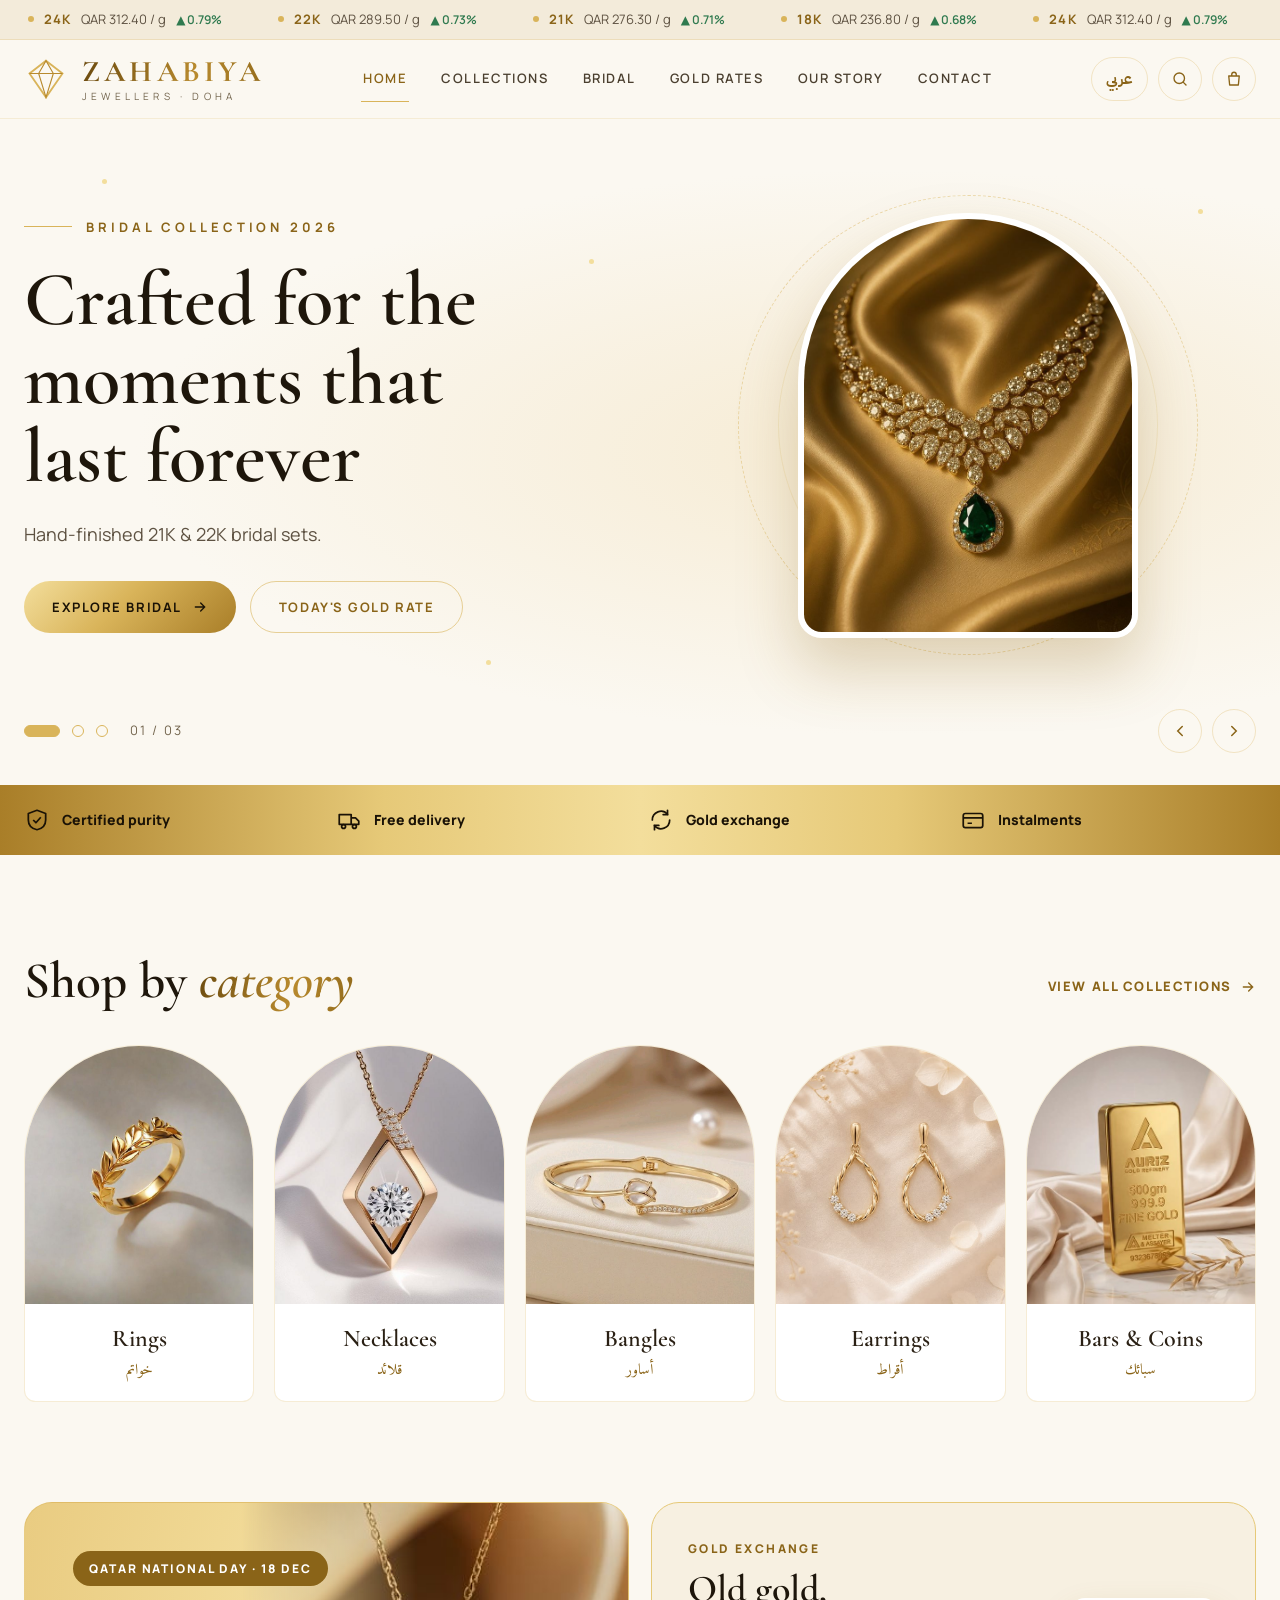
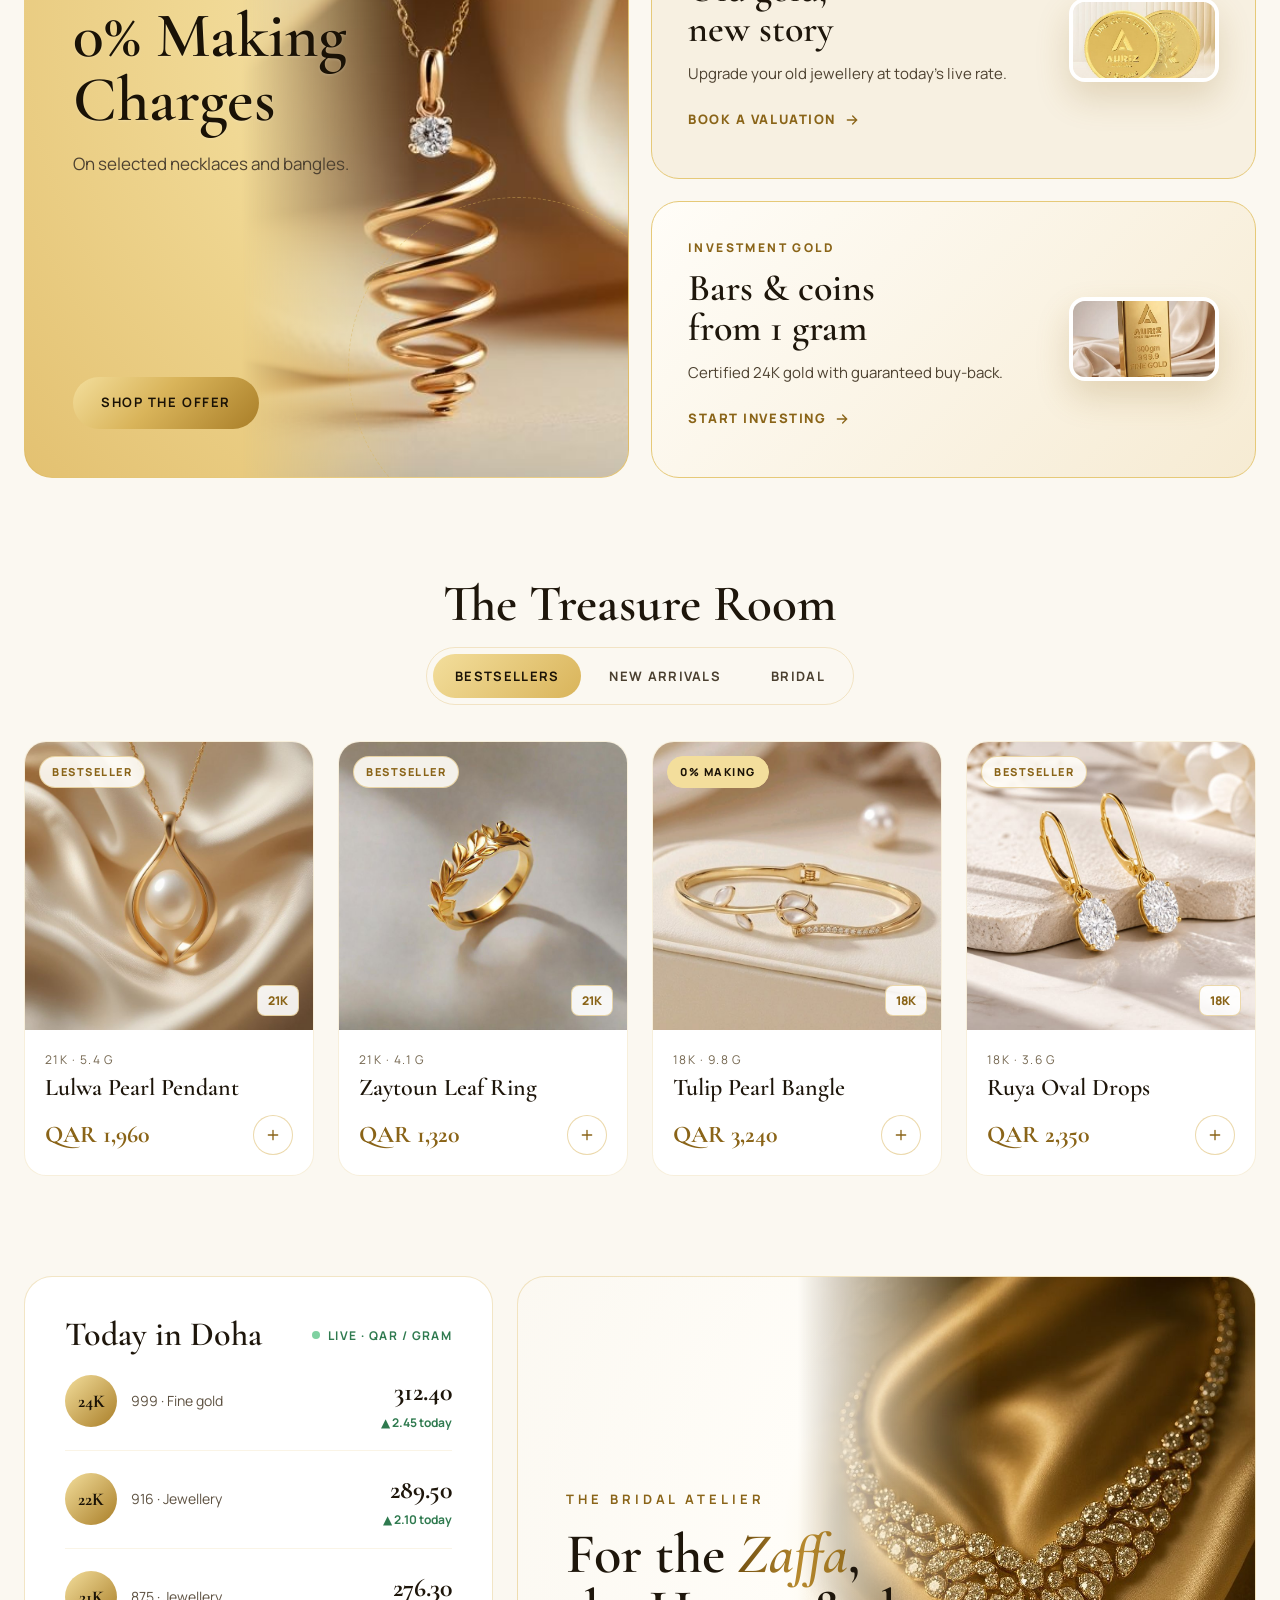
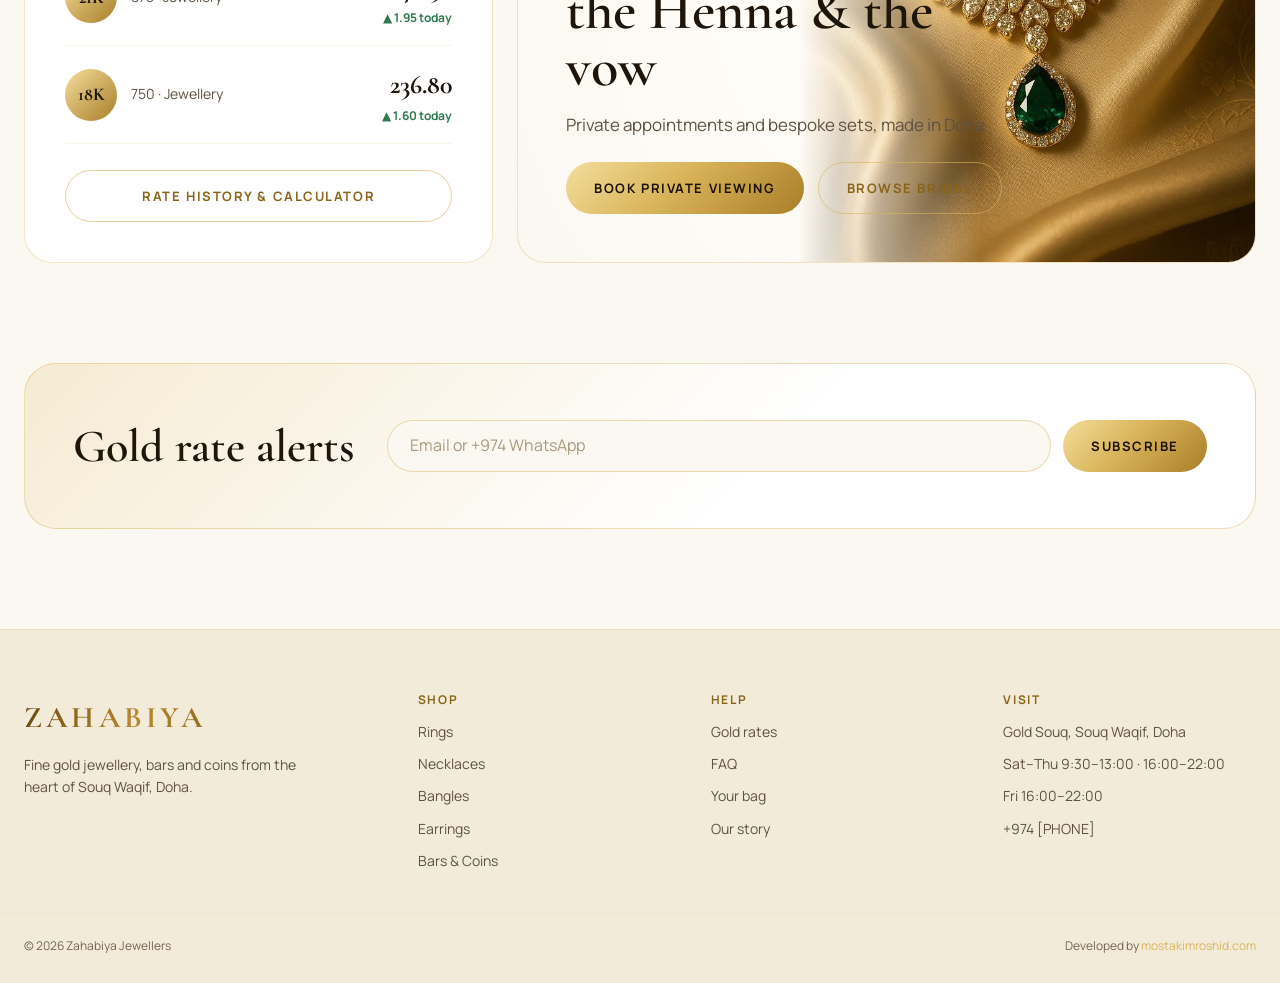
==== commit b30db35c: "Replace footer currency note with developer credit Co-Authored-By: Claude Opus 5.5 <noreply@anthropi" ====
--- a/index.html
+++ b/index.html
@@ -269,7 +269,7 @@
   </div>
   <div class="container footer-bottom">
     <span>© <span data-year>2026</span> Zahabiya Jewellers</span>
-    <span>Prices in Qatari Riyal (QAR)</span>
+    <span>Developed by <a href="https://mostakimroshid.com" target="_blank" rel="noopener">mostakimroshid.com</a></span>
   </div>
 </footer>
 
--- a/css/styles.css
+++ b/css/styles.css
@@ -300,6 +300,8 @@
 .footer-grid ul a:hover { color: var(--gold-deep); }
 .footer-brand p { margin-top: 12px; max-width: 280px; font-size: 14px; color: var(--muted); }
 .footer-bottom { display: flex; flex-wrap: wrap; justify-content: space-between; gap: 12px; padding-top: 22px; padding-bottom: 28px; border-top: 1px solid rgba(217, 180, 90, .12); font-size: 12px; color: var(--subtle); }
+.footer-bottom a { color: var(--gold); }
+.footer-bottom a:hover { text-decoration: underline; }
 
 /* ---------- Page banner & breadcrumb ---------- */
 .page-banner { background: radial-gradient(ellipse at 80% 50%, #F3E3BC 0%, var(--bg) 60%); border-bottom: 1px solid rgba(217, 180, 90, .2); }
@@ -477,7 +479,7 @@
 .panel { display: flex; flex-direction: column; gap: 18px; padding: 28px; border-radius: 24px; background: var(--surface); border: 1px solid rgba(217, 180, 90, .22); }
 .panel-head { display: flex; align-items: center; gap: 12px; }
 .panel-head h2 { font-size: 28px; }
-.num { width: 34px; height: 34px; flex-shrink: 0; display: flex; align-items: center; justify-content: center; border-radius: 99px; background: linear-gradient(135deg, #F3DE9C, #A97E28); color: var(--gold-ink); font-size: 14px; font-weight: 800; }
+.panel-num { width: 34px; height: 34px; flex-shrink: 0; display: flex; align-items: center; justify-content: center; border-radius: 99px; background: linear-gradient(135deg, #F3DE9C, #A97E28); color: var(--gold-ink); font-size: 14px; font-weight: 800; }
 .choice-grid { display: grid; grid-template-columns: repeat(auto-fit, minmax(min(220px, 100%), 1fr)); gap: 12px; }
 .choice { position: relative; display: flex; align-items: center; gap: 14px; min-height: 64px; padding: 16px 18px; border-radius: 16px; border: 1px solid rgba(217, 180, 90, .3); cursor: pointer; }
 .choice input { position: absolute; opacity: 0; pointer-events: none; }
